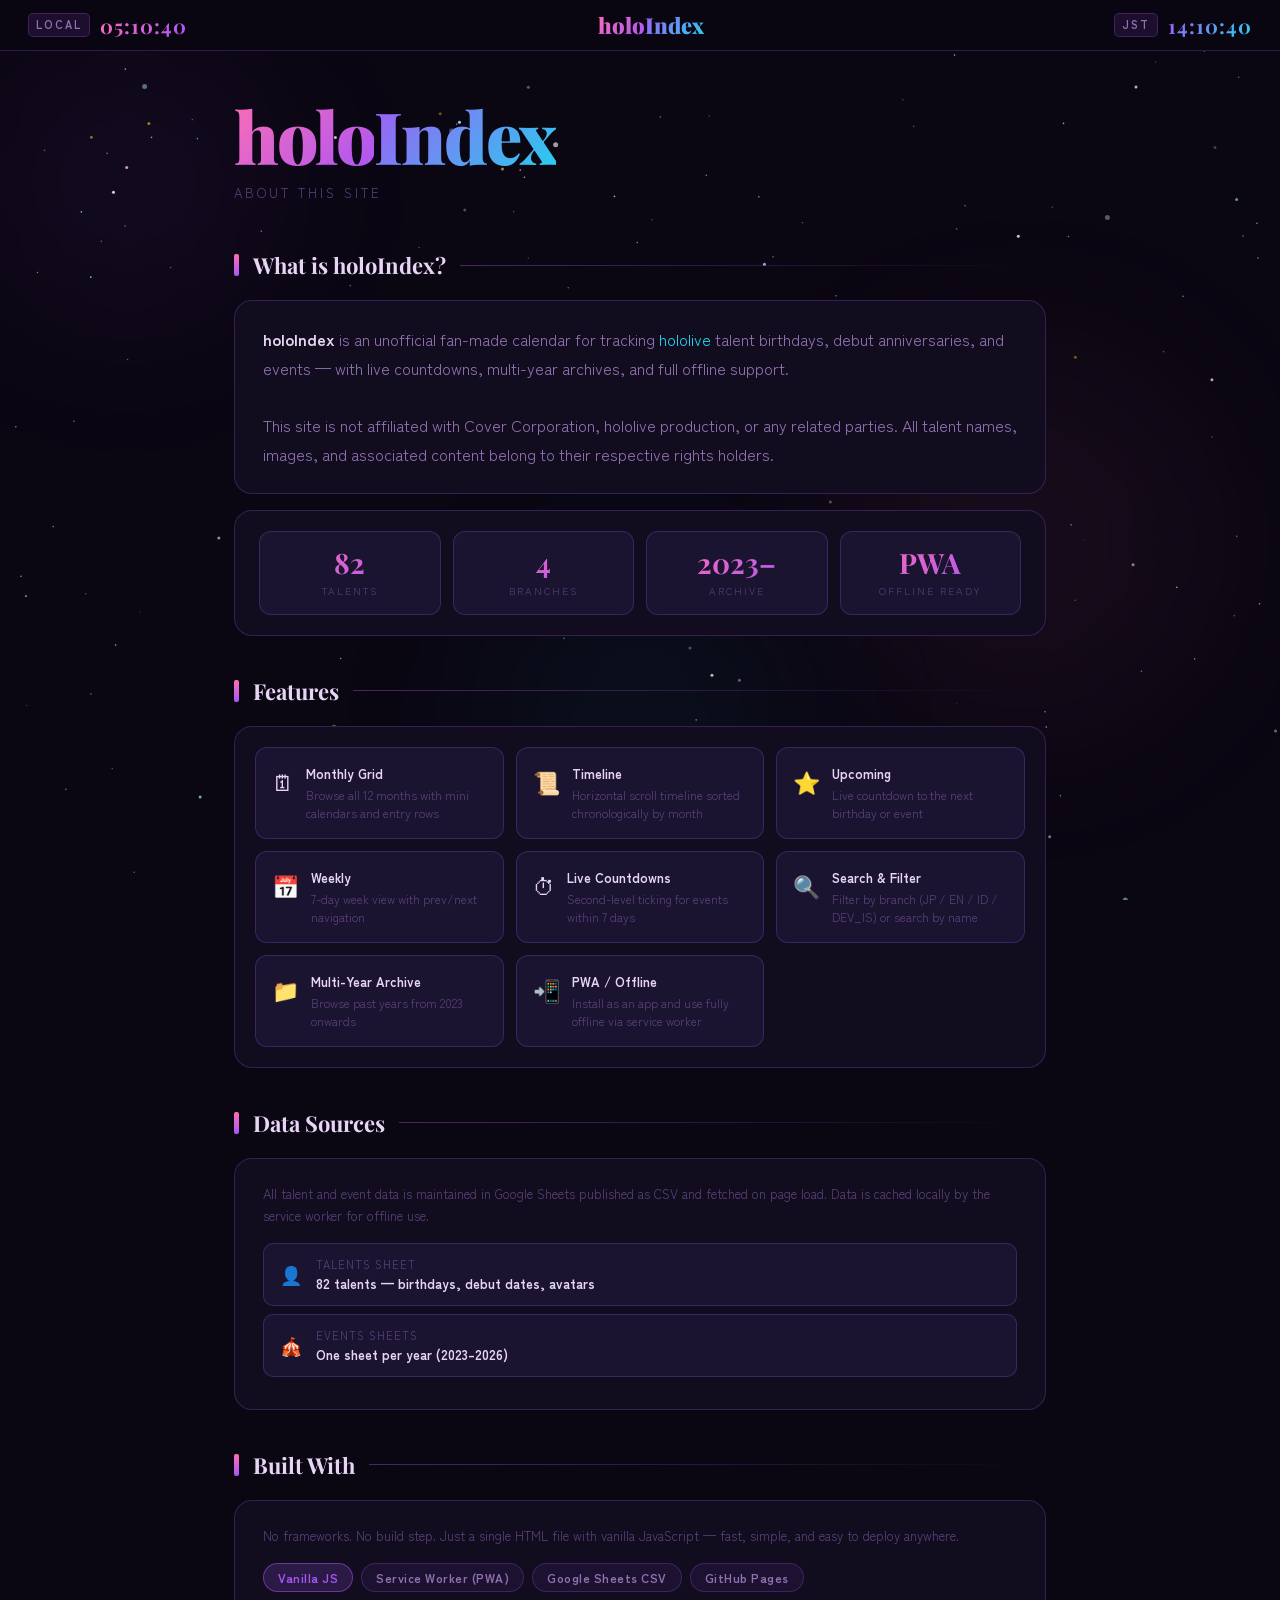
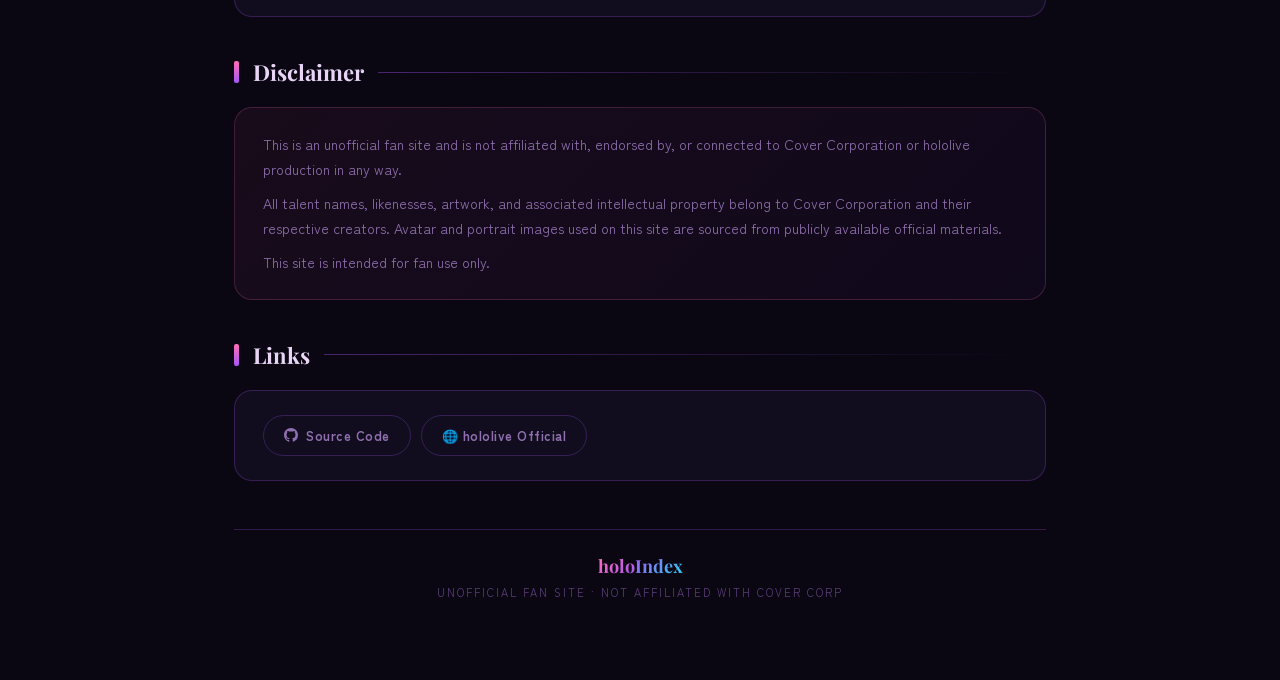
==== about.html @ ebe9c3f7 "Add files via upload" ====
<!DOCTYPE html>
<html lang="en">
<head>
<meta charset="UTF-8">
<meta name="viewport" content="width=device-width, initial-scale=1.0">
<title>holoIndex — About</title>
<link rel="preconnect" href="https://fonts.googleapis.com">
<link rel="preconnect" href="https://fonts.gstatic.com" crossorigin>
<!-- Subsetted to only weights actually used; display=swap prevents render blocking -->
<link rel="preload" as="style" href="https://fonts.googleapis.com/css2?family=Playfair+Display:ital,wght@0,400;0,700;0,900;1,400&family=Zen+Kaku+Gothic+New:wght@400;500;700&display=swap" onload="this.onload=null;this.rel='stylesheet'">
<noscript><link href="https://fonts.googleapis.com/css2?family=Playfair+Display:ital,wght@0,400;0,700;0,900;1,400&family=Zen+Kaku+Gothic+New:wght@400;500;700&display=swap" rel="stylesheet"></noscript>
<style>
:root {
  --bg-deep: #0a0612;
  --bg-card: #12091f;
  --bg-glass: rgba(20,10,40,0.7);
  --pink: #ff6eb4;
  --purple: #a855f7;
  --purple-deep: #6d28d9;
  --cyan: #22d3ee;
  --teal: #14b8a6;
  --gold: #cbd5e1;
  --gold-light: #f1f5f9;
  --border: rgba(168,85,247,0.25);
  --border-bright: rgba(168,85,247,0.6);
  --text: #e8d5f5;
  --text-dim: #9070b0;
  --text-muted: #5a3f7a;
  --shadow-purple: 0 0 30px rgba(168,85,247,0.3);
  --shadow-pink: 0 0 20px rgba(255,110,180,0.4);
  --surface: #110d1f;
  --surface2: #1a1430;
}

*{box-sizing:border-box;margin:0;padding:0}
html{scroll-behavior:smooth}
body{
  font-family:'Zen Kaku Gothic New',sans-serif;
  background:var(--bg-deep);
  color:var(--text);
  min-height:100vh;
  overflow-x:hidden;
  position:relative;
}

/* STARFIELD */
#starfield{position:fixed;top:0;left:0;width:100%;height:100%;pointer-events:none;z-index:0;}
/* Static nebula blobs — no JS animation, composited once */
.nebula{position:absolute;border-radius:50%;filter:blur(80px);pointer-events:none;will-change:auto;}

/* CLOCK BAR */
#clockbar{position:sticky;top:0;z-index:100;background:rgba(10,6,18,0.96);backdrop-filter:blur(6px);-webkit-backdrop-filter:blur(6px);border-bottom:1px solid var(--border);padding:10px 28px;display:flex;justify-content:space-between;align-items:center;gap:16px;}
.clock-item{display:flex;align-items:center;gap:10px;font-family:'Playfair Display',serif;}
.clock-label{font-family:'Zen Kaku Gothic New',sans-serif;font-size:11px;letter-spacing:2px;text-transform:uppercase;color:var(--text-dim);font-weight:700;background:rgba(168,85,247,0.12);border:1px solid var(--border);border-radius:5px;padding:2px 7px;line-height:1.6;}
.clock-time{font-size:20px;font-weight:700;background:linear-gradient(135deg,var(--pink),var(--purple));-webkit-background-clip:text;-webkit-text-fill-color:transparent;background-clip:text;letter-spacing:1px;}
.clock-jst .clock-time{background:linear-gradient(135deg,var(--purple),var(--cyan));-webkit-background-clip:text;-webkit-text-fill-color:transparent;background-clip:text;}

/* LOGO */
.logo{font-family:'Playfair Display',serif;font-size:22px;font-weight:900;cursor:default;}
.logo-holo{background:linear-gradient(135deg,#ff6eb4,#a855f7);-webkit-background-clip:text;-webkit-text-fill-color:transparent;background-clip:text;}
.logo-index{background:linear-gradient(135deg,#a855f7,#22d3ee);-webkit-background-clip:text;-webkit-text-fill-color:transparent;background-clip:text;}

/* NAV LINK */
.nav-back{
  font-family:'Zen Kaku Gothic New',sans-serif;
  font-size:12px;letter-spacing:2px;text-transform:uppercase;
  color:var(--text-dim);
  text-decoration:none;
  background:rgba(168,85,247,0.08);
  border:1px solid var(--border);
  border-radius:20px;
  padding:5px 14px;
  transition:all 0.2s;
}
.nav-back:hover{color:var(--purple);border-color:var(--purple);}

/* MAIN LAYOUT */
#main{position:relative;z-index:10;max-width:860px;margin:0 auto;padding:48px 24px 80px;}

/* PAGE HEADER */
.page-header{margin-bottom:48px;}
.page-title{
  font-family:'Playfair Display',serif;
  font-size:clamp(42px,8vw,72px);
  font-weight:900;
  line-height:1;
  letter-spacing:-2px;
  margin-bottom:12px;
}
.page-title-holo{background:linear-gradient(135deg,var(--pink),var(--purple));-webkit-background-clip:text;-webkit-text-fill-color:transparent;background-clip:text;}
.page-title-index{background:linear-gradient(135deg,var(--purple),var(--cyan));-webkit-background-clip:text;-webkit-text-fill-color:transparent;background-clip:text;}
.page-subtitle{font-size:13px;letter-spacing:3px;text-transform:uppercase;color:var(--text-muted);}

/* DIVIDER */
.section-divider{
  display:flex;align-items:center;gap:14px;
  margin:40px 0 20px;
}
.section-divider-title{
  font-family:'Playfair Display',serif;
  font-size:22px;font-weight:700;
  color:var(--text);
  white-space:nowrap;
}
.section-divider::after{
  content:'';flex:1;height:1px;
  background:linear-gradient(90deg,rgba(168,85,247,0.4),transparent);
}
.section-divider::before{
  content:'';width:5px;height:22px;border-radius:2px;
  background:linear-gradient(var(--pink),var(--purple));
  flex-shrink:0;
}

/* CARDS */
.card{
  background:var(--surface);
  border:1px solid var(--border);
  border-radius:18px;
  padding:24px 28px;
  margin-bottom:16px;
  transition:border-color 0.2s,box-shadow 0.2s;
}
.card:hover{border-color:var(--border-bright);box-shadow:var(--shadow-purple);}

/* DISCLAIMER CARD */
.disclaimer-card{
  background:linear-gradient(135deg,rgba(255,110,180,0.06),rgba(168,85,247,0.04));
  border-color:rgba(255,110,180,0.2);
}
.disclaimer-card p{
  font-size:14px;line-height:1.75;color:var(--text-dim);
  margin-bottom:10px;
}
.disclaimer-card p:last-child{margin-bottom:0;}
.disclaimer-card a{color:var(--pink);text-decoration:none;}
.disclaimer-card a:hover{text-decoration:underline;}

/* ABOUT TEXT */
.about-lead{
  font-size:16px;line-height:1.8;color:var(--text-dim);
  margin-bottom:0;
}
.about-lead a{color:var(--cyan);text-decoration:none;}
.about-lead a:hover{text-decoration:underline;}

/* FEATURE GRID */
.feature-grid{
  display:grid;
  grid-template-columns:repeat(auto-fill,minmax(220px,1fr));
  gap:12px;
  margin-bottom:0;
}
.feature-item{
  background:var(--surface2);
  border:1px solid var(--border);
  border-radius:12px;
  padding:16px;
  display:flex;align-items:flex-start;gap:12px;
  transition:border-color 0.2s;
}
.feature-item:hover{border-color:rgba(168,85,247,0.5);}
.feature-icon{font-size:22px;flex-shrink:0;margin-top:1px;}
.feature-title{font-size:13px;font-weight:700;color:var(--text);margin-bottom:3px;}
.feature-desc{font-size:12px;color:var(--text-muted);line-height:1.5;}

/* DATA SOURCE */
.source-row{
  display:flex;align-items:center;gap:14px;
  padding:12px 16px;
  background:var(--surface2);
  border:1px solid var(--border);
  border-radius:10px;
  margin-bottom:8px;
  font-size:13px;
}
.source-icon{font-size:18px;flex-shrink:0;}
.source-label{color:var(--text-muted);font-size:11px;letter-spacing:1px;text-transform:uppercase;margin-bottom:2px;}
.source-name{color:var(--text);font-weight:700;}
.source-link{margin-left:auto;font-size:11px;color:var(--cyan);text-decoration:none;letter-spacing:0.5px;}
.source-link:hover{text-decoration:underline;}

/* TECH STACK */
.tech-pills{display:flex;flex-wrap:wrap;gap:8px;}
.tech-pill{
  padding:5px 14px;
  border-radius:20px;
  font-size:12px;font-weight:700;letter-spacing:0.5px;
  border:1px solid var(--border);
  background:rgba(168,85,247,0.08);
  color:var(--text-dim);
}
.tech-pill.highlight{
  background:rgba(168,85,247,0.18);
  border-color:rgba(168,85,247,0.5);
  color:var(--purple);
}

/* LINKS */
.link-grid{display:flex;flex-wrap:wrap;gap:10px;}
.link-btn{
  display:inline-flex;align-items:center;gap:8px;
  padding:10px 20px;
  border-radius:25px;
  border:1px solid var(--border);
  background:transparent;
  color:var(--text-dim);
  text-decoration:none;
  font-family:'Zen Kaku Gothic New',sans-serif;
  font-size:13px;font-weight:700;
  letter-spacing:0.5px;
  transition:all 0.2s;
  cursor:pointer;
}
.link-btn:hover{border-color:var(--purple);color:var(--purple);background:rgba(168,85,247,0.08);}
.link-btn.primary{
  background:linear-gradient(135deg,var(--purple-deep),var(--purple));
  border-color:transparent;color:white;
  box-shadow:var(--shadow-purple);
}
.link-btn.primary:hover{opacity:0.9;transform:translateY(-1px);}

/* AUTHOR */
.author-card{
  display:flex;align-items:center;gap:20px;flex-wrap:wrap;
}
.author-avatar{
  width:64px;height:64px;border-radius:50%;
  background:linear-gradient(135deg,var(--purple-deep),var(--pink));
  display:flex;align-items:center;justify-content:center;
  font-size:28px;flex-shrink:0;
  box-shadow:var(--shadow-purple);
}
.author-name{font-family:'Playfair Display',serif;font-size:20px;font-weight:700;color:var(--text);}
.author-handle{font-size:12px;color:var(--text-muted);letter-spacing:1px;margin-top:2px;}
.author-links{display:flex;gap:8px;margin-top:8px;}
.author-link{
  display:inline-flex;align-items:center;gap:5px;
  font-size:12px;color:var(--text-dim);text-decoration:none;
  padding:3px 10px;border-radius:10px;
  border:1px solid var(--border);
  transition:all 0.2s;
}
.author-link:hover{color:var(--purple);border-color:var(--purple);}

/* STATS ROW */
.stats-row{
  display:grid;grid-template-columns:repeat(auto-fit,minmax(120px,1fr));
  gap:12px;margin-bottom:0;
}
.stat-box{
  background:var(--surface2);border:1px solid var(--border);
  border-radius:12px;padding:16px;text-align:center;
}
.stat-num{
  font-family:'Playfair Display',serif;font-size:28px;font-weight:700;
  background:linear-gradient(135deg,var(--pink),var(--purple));
  -webkit-background-clip:text;-webkit-text-fill-color:transparent;background-clip:text;
  display:block;line-height:1.1;
}
.stat-label{font-size:10px;letter-spacing:2px;text-transform:uppercase;color:var(--text-muted);margin-top:4px;display:block;}

/* SCROLLBAR */
::-webkit-scrollbar{width:6px}
::-webkit-scrollbar-track{background:transparent}
::-webkit-scrollbar-thumb{background:rgba(168,85,247,0.3);border-radius:3px}
::-webkit-scrollbar-thumb:hover{background:var(--purple)}

/* RESPONSIVE */
@media(max-width:600px){
  #clockbar{flex-wrap:wrap;justify-content:center;gap:6px;padding:6px 14px;}
  .clock-time{font-size:16px;}
  #main{padding:32px 16px 60px;}
  .card{padding:18px 16px;}
  .author-card{gap:14px;}
}
</style>
</head>
<body>

<div id="starfield"></div>

<!-- CLOCK BAR -->
<div id="clockbar">
  <div class="clock-item clock-local">
    <span class="clock-label">Local</span>
    <span class="clock-time" id="clock-local">--:--:--</span>
  </div>
  <a class="logo" href="index.html" style="text-decoration:none;"><span class="logo-holo">holo</span><span class="logo-index">Index</span></a>
  <div class="clock-item clock-jst">
    <span class="clock-label">JST</span>
    <span class="clock-time" id="clock-jst">--:--:--</span>
  </div>
</div>

<!-- MAIN -->
<div id="main">

  <!-- PAGE TITLE -->
  <div class="page-header">
    <div class="page-title">
      <span class="page-title-holo">holo</span><span class="page-title-index">Index</span>
    </div>
    <div class="page-subtitle">About This Site</div>
  </div>

  <!-- WHAT IS THIS -->
  <div class="section-divider">
    <div class="section-divider-title">What is holoIndex?</div>
  </div>
  <div class="card">
    <p class="about-lead">
      <strong style="color:var(--text)">holoIndex</strong> is an unofficial fan-made calendar for tracking
      <a href="https://hololive.hololivepro.com/" target="_blank">hololive</a> talent birthdays,
      debut anniversaries, and events — with live countdowns, multi-year archives, and full offline support.
      <br><br>
      This site is not affiliated with Cover Corporation, hololive production, or any related parties.
      All talent names, images, and associated content belong to their respective rights holders.
    </p>
  </div>

  <!-- STATS -->
  <div class="card" style="padding:20px 24px;">
    <div class="stats-row">
      <div class="stat-box">
        <span class="stat-num">82</span>
        <span class="stat-label">Talents</span>
      </div>
      <div class="stat-box">
        <span class="stat-num">4</span>
        <span class="stat-label">Branches</span>
      </div>
      <div class="stat-box">
        <span class="stat-num">2023–</span>
        <span class="stat-label">Archive</span>
      </div>
      <div class="stat-box">
        <span class="stat-num">PWA</span>
        <span class="stat-label">Offline Ready</span>
      </div>
    </div>
  </div>

  <!-- FEATURES -->
  <div class="section-divider">
    <div class="section-divider-title">Features</div>
  </div>
  <div class="card" style="padding:20px;">
    <div class="feature-grid">
      <div class="feature-item">
        <div class="feature-icon">🗓</div>
        <div><div class="feature-title">Monthly Grid</div><div class="feature-desc">Browse all 12 months with mini calendars and entry rows</div></div>
      </div>
      <div class="feature-item">
        <div class="feature-icon">📜</div>
        <div><div class="feature-title">Timeline</div><div class="feature-desc">Horizontal scroll timeline sorted chronologically by month</div></div>
      </div>
      <div class="feature-item">
        <div class="feature-icon">⭐</div>
        <div><div class="feature-title">Upcoming</div><div class="feature-desc">Live countdown to the next birthday or event</div></div>
      </div>
      <div class="feature-item">
        <div class="feature-icon">📅</div>
        <div><div class="feature-title">Weekly</div><div class="feature-desc">7-day week view with prev/next navigation</div></div>
      </div>
      <div class="feature-item">
        <div class="feature-icon">⏱</div>
        <div><div class="feature-title">Live Countdowns</div><div class="feature-desc">Second-level ticking for events within 7 days</div></div>
      </div>
      <div class="feature-item">
        <div class="feature-icon">🔍</div>
        <div><div class="feature-title">Search & Filter</div><div class="feature-desc">Filter by branch (JP / EN / ID / DEV_IS) or search by name</div></div>
      </div>
      <div class="feature-item">
        <div class="feature-icon">📁</div>
        <div><div class="feature-title">Multi-Year Archive</div><div class="feature-desc">Browse past years from 2023 onwards</div></div>
      </div>
      <div class="feature-item">
        <div class="feature-icon">📲</div>
        <div><div class="feature-title">PWA / Offline</div><div class="feature-desc">Install as an app and use fully offline via service worker</div></div>
      </div>
    </div>
  </div>

  <!-- DATA SOURCES -->
  <div class="section-divider">
    <div class="section-divider-title">Data Sources</div>
  </div>
  <div class="card">
    <p style="font-size:13px;color:var(--text-muted);margin-bottom:16px;line-height:1.7;">
      All talent and event data is maintained in Google Sheets published as CSV and fetched on page load.
      Data is cached locally by the service worker for offline use.
    </p>
    <div class="source-row">
      <div class="source-icon">👤</div>
      <div>
        <div class="source-label">Talents Sheet</div>
        <div class="source-name">82 talents — birthdays, debut dates, avatars</div>
      </div>
    </div>
    <div class="source-row">
      <div class="source-icon">🎪</div>
      <div>
        <div class="source-label">Events Sheets</div>
        <div class="source-name">One sheet per year (2023–2026)</div>
      </div>
    </div>
  </div>

  <!-- TECH STACK -->
  <div class="section-divider">
    <div class="section-divider-title">Built With</div>
  </div>
  <div class="card">
    <p style="font-size:13px;color:var(--text-muted);margin-bottom:16px;line-height:1.7;">
      No frameworks. No build step. Just a single HTML file with vanilla JavaScript — fast, simple, and easy to deploy anywhere.
    </p>
    <div class="tech-pills">
      <span class="tech-pill highlight">Vanilla JS</span>
      <span class="tech-pill">Service Worker (PWA)</span>
      <span class="tech-pill">Google Sheets CSV</span>
      <span class="tech-pill">GitHub Pages</span>
    </div>
  </div>

  <!-- DISCLAIMER -->
  <div class="section-divider">
    <div class="section-divider-title">Disclaimer</div>
  </div>
  <div class="card disclaimer-card">
    <p>This is an unofficial fan site and is not affiliated with, endorsed by, or connected to Cover Corporation or hololive production in any way.</p>
    <p>All talent names, likenesses, artwork, and associated intellectual property belong to Cover Corporation and their respective creators. Avatar and portrait images used on this site are sourced from publicly available official materials.</p>
    <p>This site is intended for fan use only.</p>
  </div>

  <!-- LINKS -->
  <div class="section-divider">
    <div class="section-divider-title">Links</div>
  </div>
  <div class="card">
    <div class="link-grid">
      <a class="link-btn" href="https://github.com/" target="_blank">
        <svg width="14" height="14" viewBox="0 0 24 24" fill="currentColor"><path d="M12 0C5.37 0 0 5.37 0 12c0 5.31 3.435 9.795 8.205 11.385.6.105.825-.255.825-.57 0-.285-.015-1.23-.015-2.235-3.015.555-3.795-.735-4.035-1.41-.135-.345-.72-1.41-1.23-1.695-.42-.225-1.02-.78-.015-.795.945-.015 1.62.87 1.845 1.23 1.08 1.815 2.805 1.305 3.495.99.105-.78.42-1.305.765-1.605-2.67-.3-5.46-1.335-5.46-5.925 0-1.305.465-2.385 1.23-3.225-.12-.3-.54-1.53.12-3.18 0 0 1.005-.315 3.3 1.23.96-.27 1.98-.405 3-.405s2.04.135 3 .405c2.295-1.56 3.3-1.23 3.3-1.23.66 1.65.24 2.88.12 3.18.765.84 1.23 1.905 1.23 3.225 0 4.605-2.805 5.625-5.475 5.925.435.375.81 1.095.81 2.22 0 1.605-.015 2.895-.015 3.3 0 .315.225.69.825.57A12.02 12.02 0 0 0 24 12c0-6.63-5.37-12-12-12z"/></svg>
        Source Code
      </a>
      <a class="link-btn" href="https://hololive.hololivepro.com/" target="_blank">🌐 hololive Official</a>
    </div>
  </div>

  <!-- FOOTER -->
  <div style="text-align:center;margin-top:48px;padding-top:24px;border-top:1px solid var(--border);">
    <div style="font-family:'Playfair Display',serif;font-size:18px;font-weight:700;margin-bottom:6px;">
      <span style="background:linear-gradient(135deg,var(--pink),var(--purple));-webkit-background-clip:text;-webkit-text-fill-color:transparent;background-clip:text;">holo</span><span style="background:linear-gradient(135deg,var(--purple),var(--cyan));-webkit-background-clip:text;-webkit-text-fill-color:transparent;background-clip:text;">Index</span>
    </div>
    <div style="font-size:11px;letter-spacing:2px;color:var(--text-muted);text-transform:uppercase;">Unofficial Fan Site · Not affiliated with Cover Corp</div>
  </div>

</div>

<script>
// Starfield — IIFE so nothing leaks to global scope
(function(){
  const sf=document.getElementById('starfield');
  // Static nebula blobs (no animation, cheap)
  [{x:10,y:20,size:300,color:'rgba(168,85,247,0.06)'},{x:80,y:60,size:400,color:'rgba(255,110,180,0.05)'},{x:50,y:80,size:350,color:'rgba(34,211,238,0.04)'}].forEach(n=>{const d=document.createElement('div');d.className='nebula';d.style.cssText=`left:${n.x}%;top:${n.y}%;width:${n.size}px;height:${n.size}px;background:${n.color};margin-left:-${n.size/2}px;margin-top:-${n.size/2}px;`;sf.appendChild(d);});
  // Canvas starfield — single composited layer, no per-star DOM nodes
  const canvas=document.createElement('canvas');canvas.style.cssText='position:absolute;top:0;left:0;width:100%;height:100%;';sf.appendChild(canvas);
  const ctx=canvas.getContext('2d');
  const COLORS=['#ffffff','#ffd6f5','#d6b3ff','#b3f5ff','#fbbf24'];
  let stars=[];
  function resize(){canvas.width=window.innerWidth;canvas.height=window.innerHeight;stars=[];for(let i=0;i<180;i++){const size=Math.random()<0.05?2.5:Math.random()<0.2?1.5:0.8;stars.push({x:Math.random()*canvas.width,y:Math.random()*canvas.height,size,color:COLORS[Math.floor(Math.random()*5)],lo:Math.random()*0.3+0.1,hi:Math.random()*0.5+0.5,dur:(Math.random()*4+2)*1000,offset:Math.random()*6000});}}
  resize();
  let resizeTimer;window.addEventListener('resize',()=>{clearTimeout(resizeTimer);resizeTimer=setTimeout(resize,200);});
  let lastFrame=0;
  const FPS_CAP=24; // cap at 24fps — plenty for stars, saves battery
  const FRAME_MS=1000/FPS_CAP;
  function draw(ts){requestAnimationFrame(draw);if(ts-lastFrame<FRAME_MS)return;lastFrame=ts;ctx.clearRect(0,0,canvas.width,canvas.height);stars.forEach(s=>{const t=(ts+s.offset)%s.dur/s.dur;const alpha=s.lo+(s.hi-s.lo)*(t<0.5?t*2:(1-t)*2);ctx.globalAlpha=alpha;ctx.fillStyle=s.color;ctx.beginPath();ctx.arc(s.x,s.y,s.size,0,Math.PI*2);ctx.fill();});ctx.globalAlpha=1;}
  requestAnimationFrame(draw);
})();

// Cache clock refs — queried every second, must not re-lookup each call
const _elClockLocal=document.getElementById('clock-local');
const _elClockJst=document.getElementById('clock-jst');
function updateClocks(){const now=new Date();_elClockLocal.textContent=now.toLocaleTimeString('en-US',{hour12:false,hour:'2-digit',minute:'2-digit',second:'2-digit'});const jst=new Date(now.toLocaleString('en-US',{timeZone:'Asia/Tokyo'}));_elClockJst.textContent=jst.toLocaleTimeString('en-US',{hour12:false,hour:'2-digit',minute:'2-digit',second:'2-digit'});}
updateClocks();setInterval(updateClocks,1000);
</script>
</body>
</html>
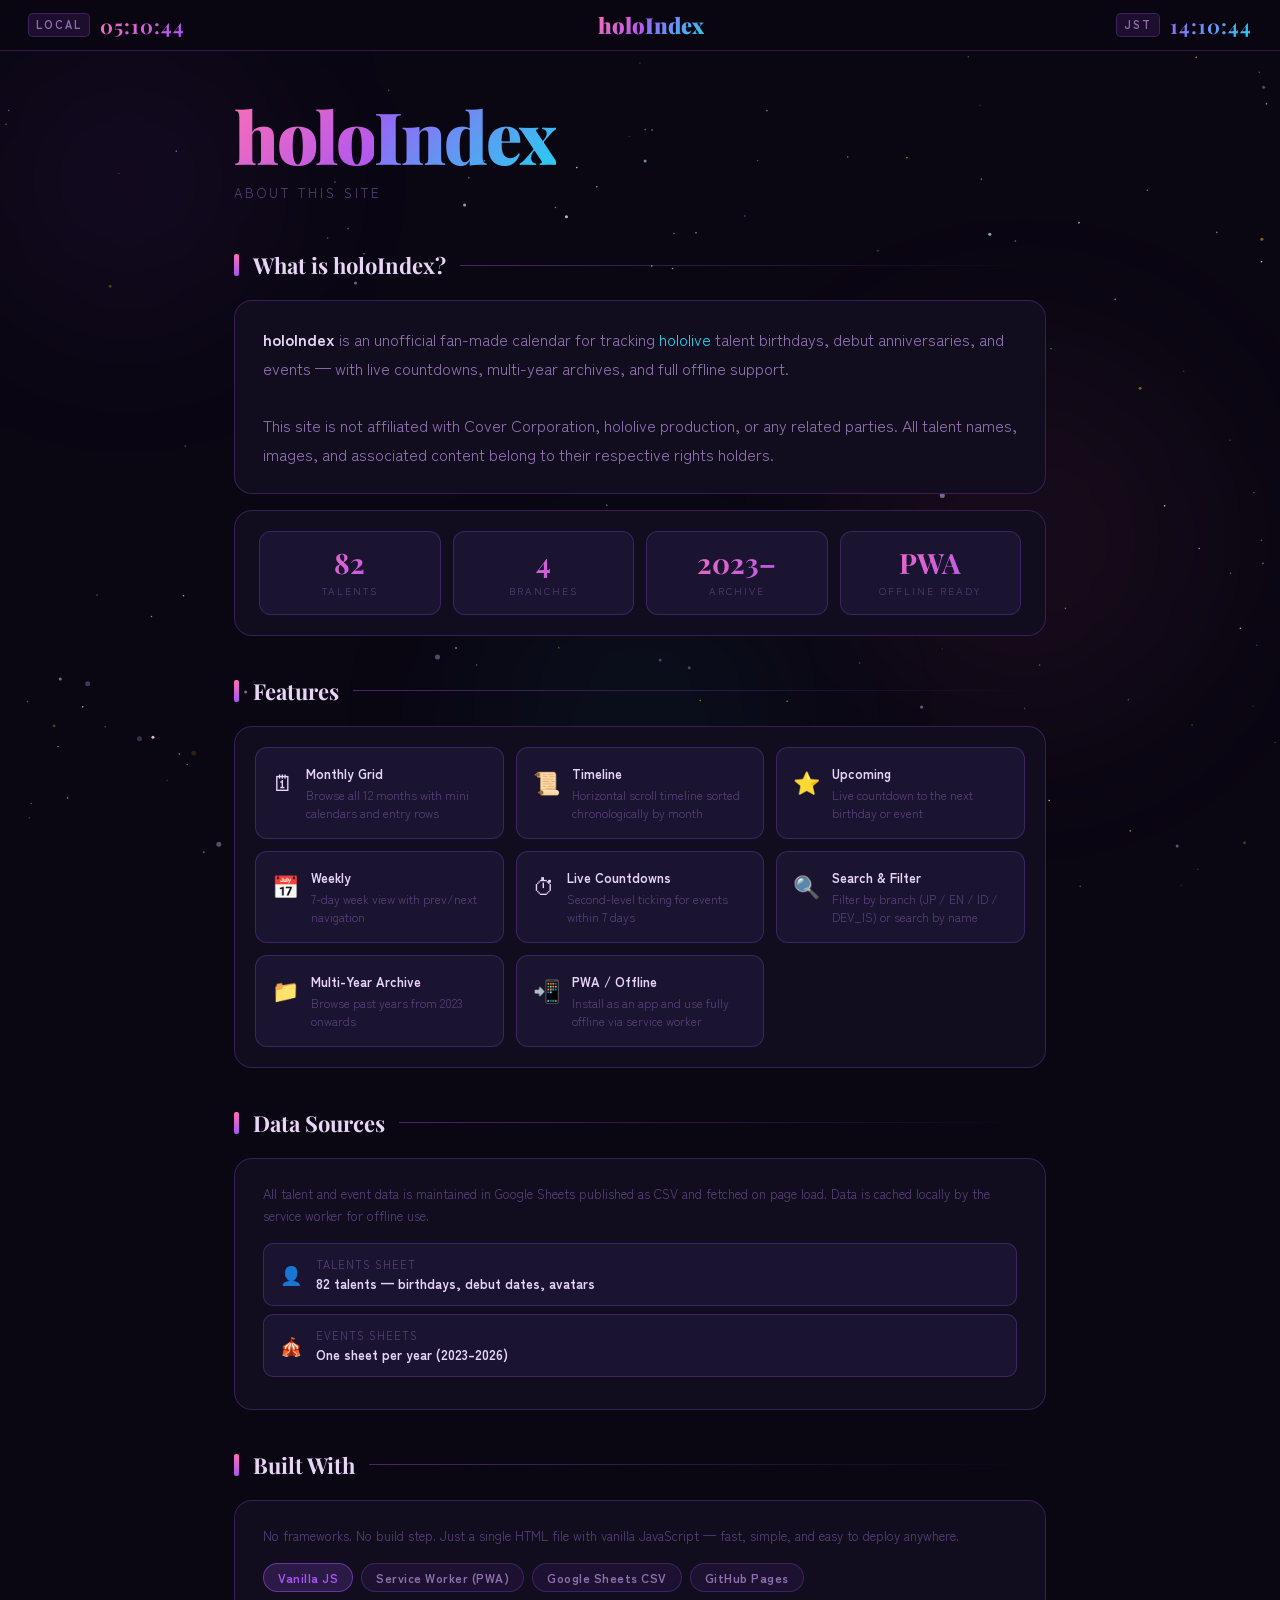
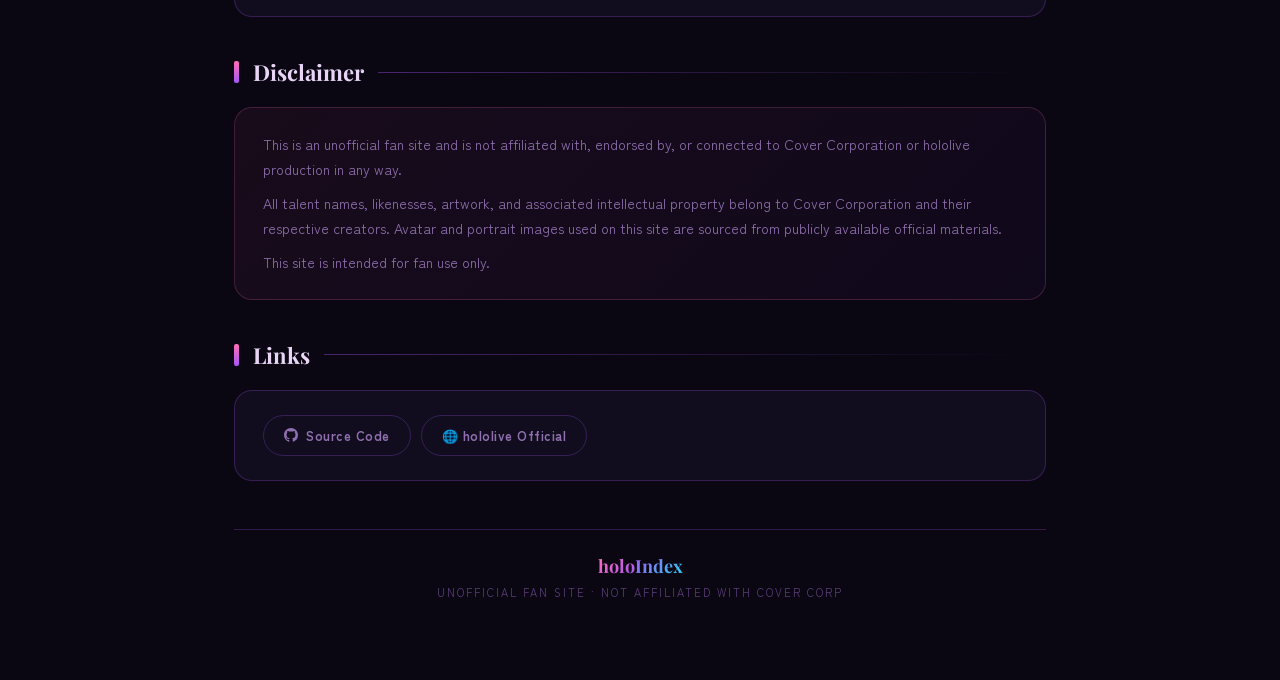
==== commit 91610603: "Add files via upload" ====
--- a/about.html
+++ b/about.html
@@ -56,7 +56,7 @@
 .clock-jst .clock-time{background:linear-gradient(135deg,var(--purple),var(--cyan));-webkit-background-clip:text;-webkit-text-fill-color:transparent;background-clip:text;}
 
 /* LOGO */
-.logo{font-family:'Playfair Display',serif;font-size:22px;font-weight:900;cursor:default;}
+.logo{font-family:'Playfair Display',serif;font-size:22px;font-weight:900;cursor:default;display:inline-block;}
 .logo-holo{background:linear-gradient(135deg,#ff6eb4,#a855f7);-webkit-background-clip:text;-webkit-text-fill-color:transparent;background-clip:text;}
 .logo-index{background:linear-gradient(135deg,#a855f7,#22d3ee);-webkit-background-clip:text;-webkit-text-fill-color:transparent;background-clip:text;}
 
@@ -267,12 +267,15 @@
 ::-webkit-scrollbar-thumb:hover{background:var(--purple)}
 
 /* RESPONSIVE */
-@media(max-width:600px){
+@media(max-width:768px){
   #clockbar{flex-wrap:wrap;justify-content:center;gap:6px;padding:6px 14px;}
   .clock-time{font-size:16px;}
+}
+@media(max-width:540px){
+  .clock-label{font-size:10px;padding:2px 5px;}
+  .clock-time{font-size:14px;}
   #main{padding:32px 16px 60px;}
   .card{padding:18px 16px;}
-  .author-card{gap:14px;}
 }
 </style>
 </head>
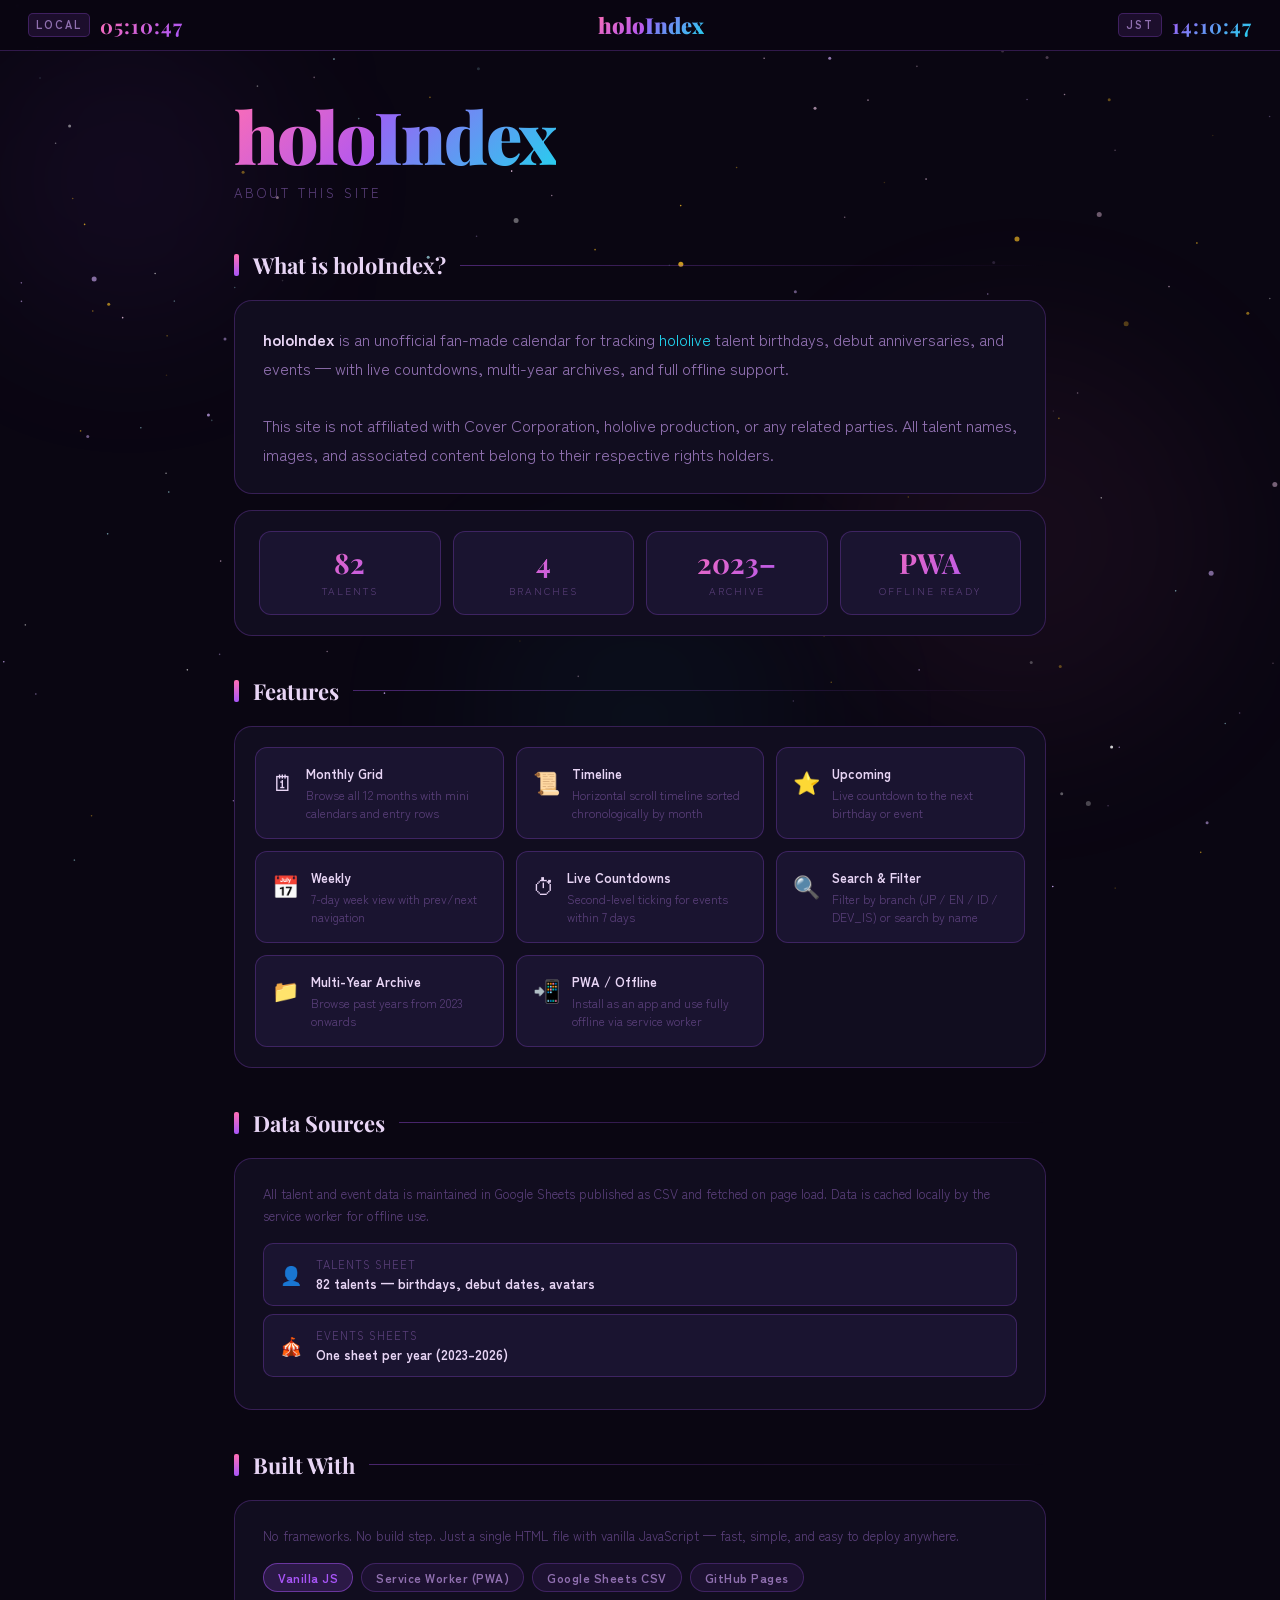
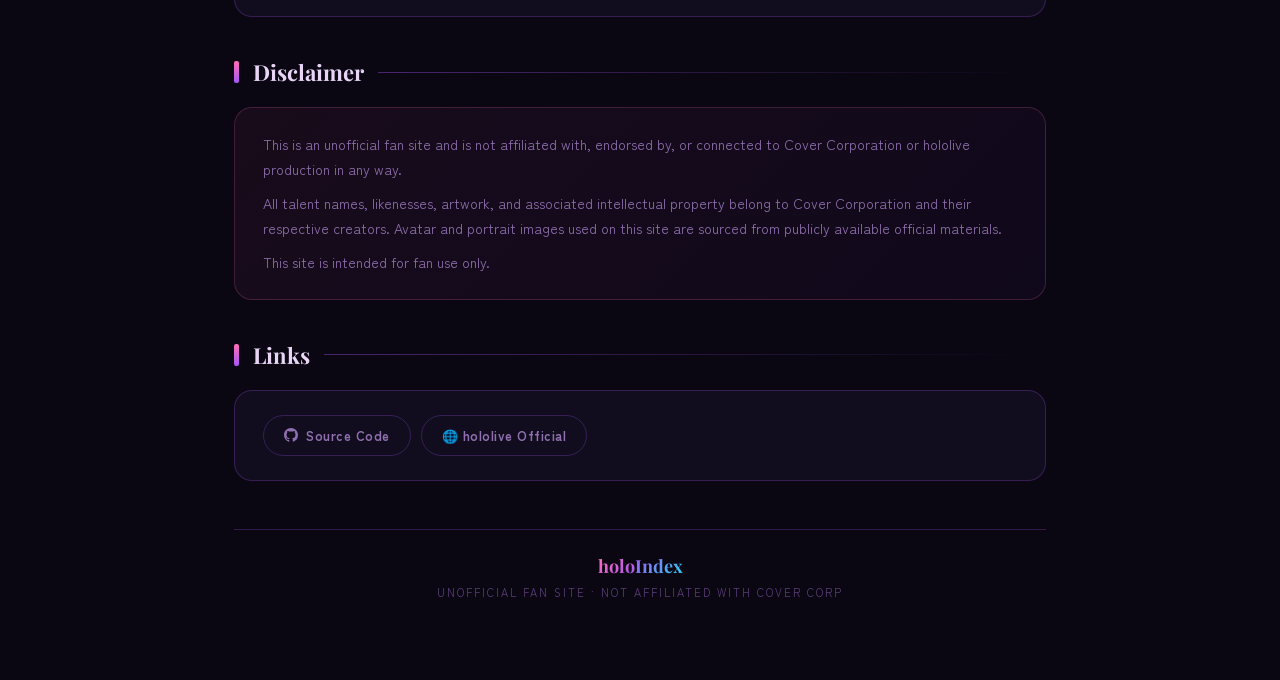
==== commit 6cbbd3be: "Add files via upload" ====
--- a/about.html
+++ b/about.html
@@ -289,7 +289,7 @@
     <span class="clock-label">Local</span>
     <span class="clock-time" id="clock-local">--:--:--</span>
   </div>
-  <a class="logo" href="index.html" style="text-decoration:none;"><span class="logo-holo">holo</span><span class="logo-index">Index</span></a>
+  <span class="logo" style="font-size:22px"><span class="logo-holo">holo</span><span class="logo-index">Index</span></span>
   <div class="clock-item clock-jst">
     <span class="clock-label">JST</span>
     <span class="clock-time" id="clock-jst">--:--:--</span>
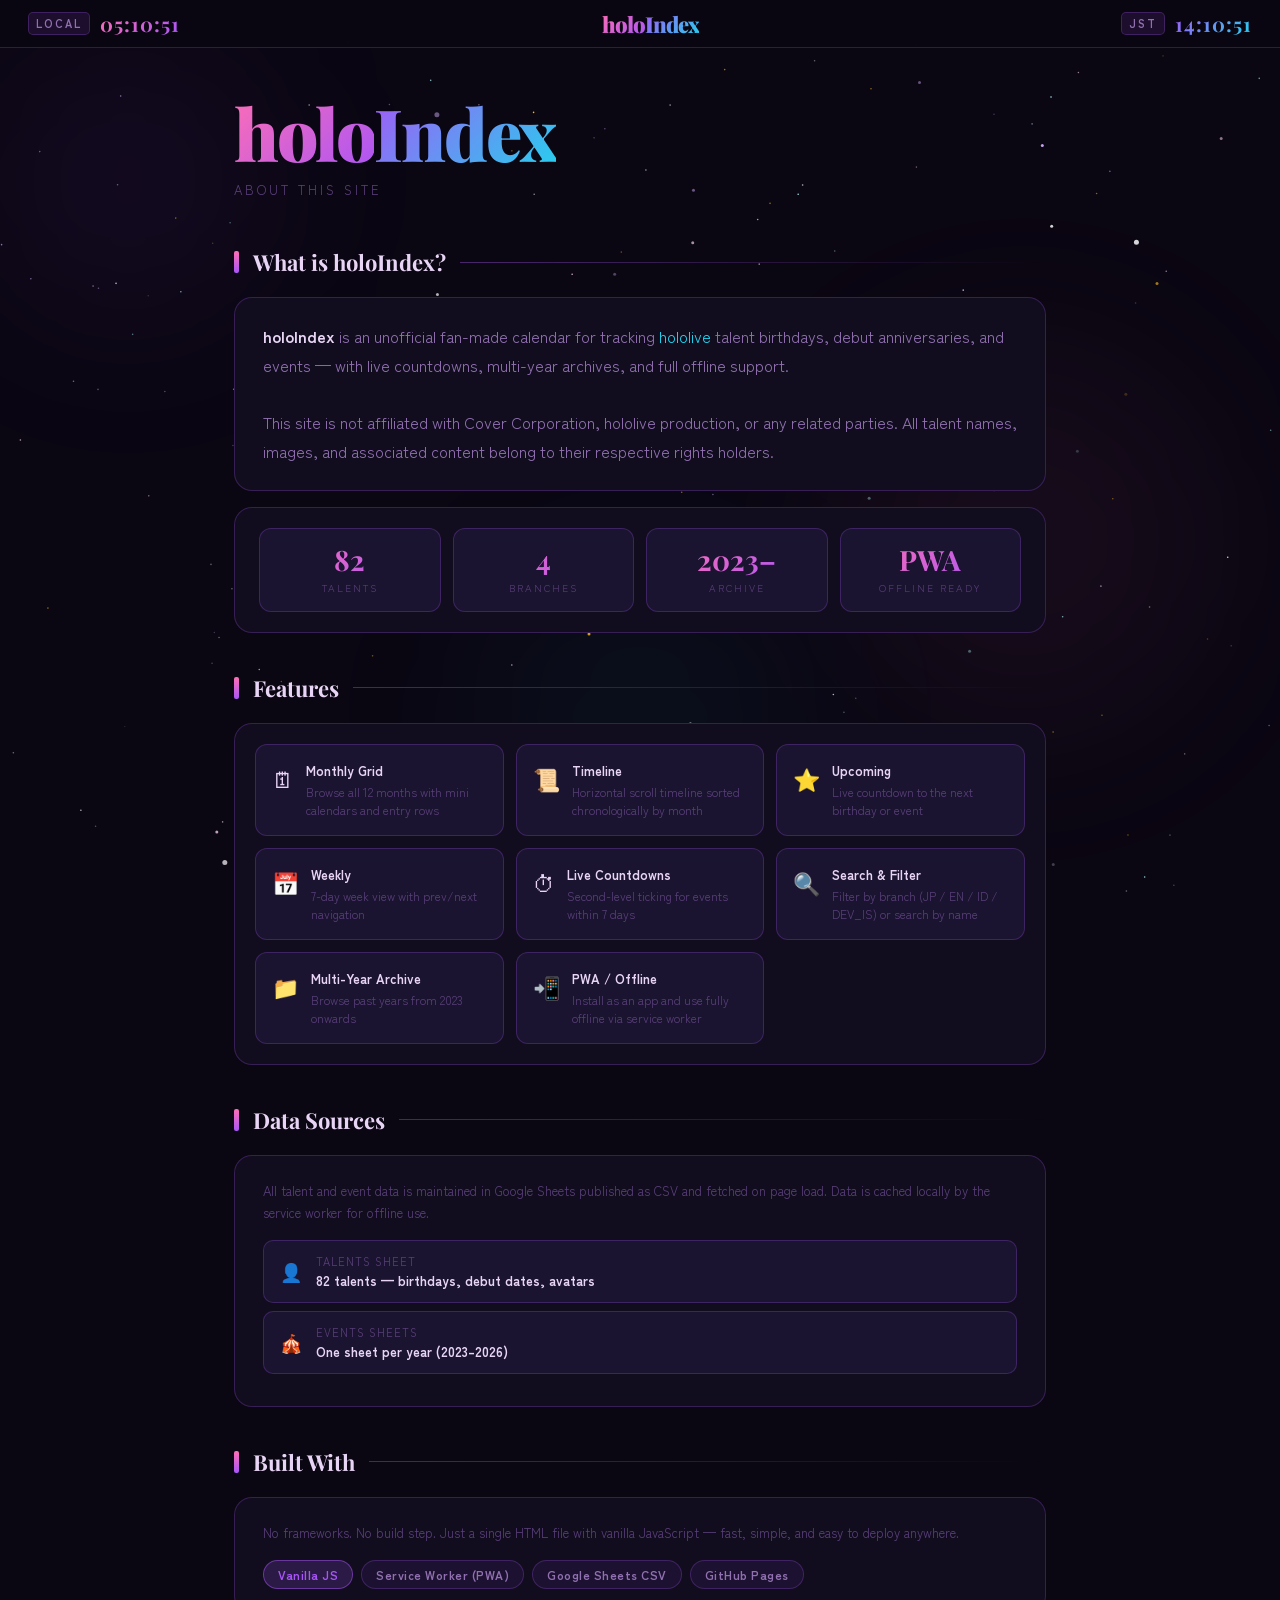
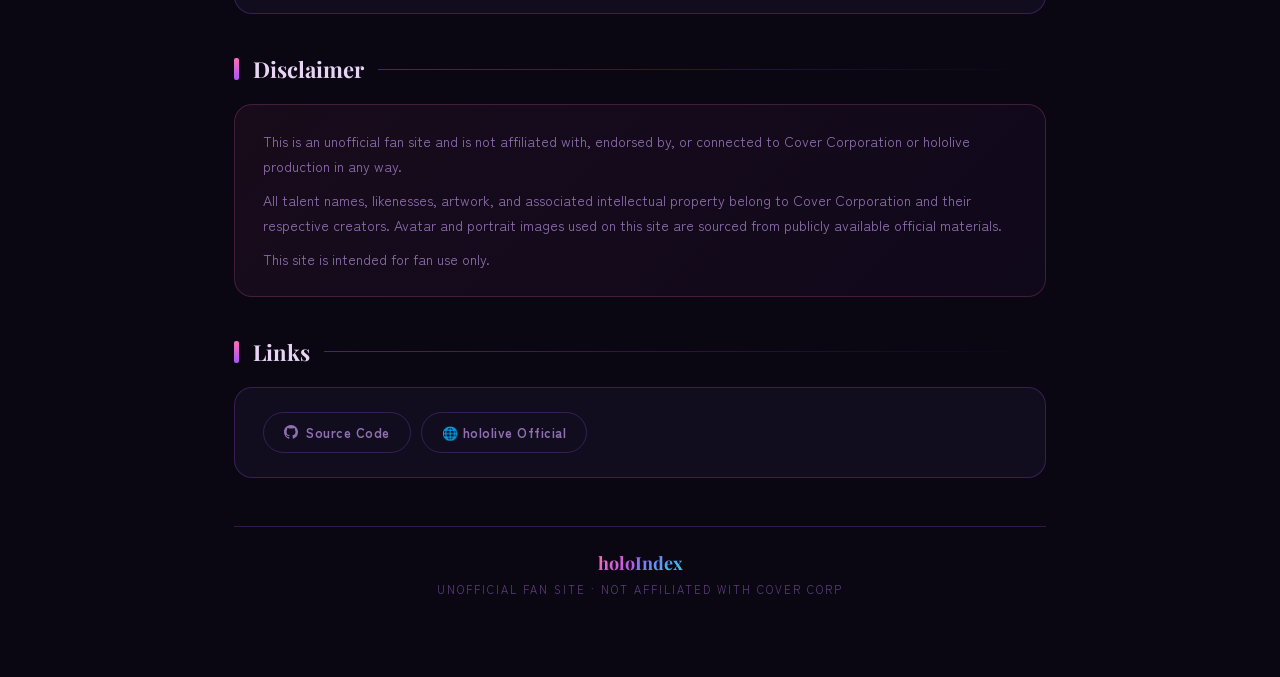
==== commit 6933c4ec: "Add files via upload" ====
--- a/about.html
+++ b/about.html
@@ -56,7 +56,7 @@
 .clock-jst .clock-time{background:linear-gradient(135deg,var(--purple),var(--cyan));-webkit-background-clip:text;-webkit-text-fill-color:transparent;background-clip:text;}
 
 /* LOGO */
-.logo{font-family:'Playfair Display',serif;font-size:22px;font-weight:900;cursor:default;display:inline-block;}
+.logo{font-family:'Playfair Display',serif;font-size:22px;font-weight:900;letter-spacing:-1px;line-height:1;cursor:default;display:inline-block;}
 .logo-holo{background:linear-gradient(135deg,#ff6eb4,#a855f7);-webkit-background-clip:text;-webkit-text-fill-color:transparent;background-clip:text;}
 .logo-index{background:linear-gradient(135deg,#a855f7,#22d3ee);-webkit-background-clip:text;-webkit-text-fill-color:transparent;background-clip:text;}
 
@@ -285,15 +285,9 @@
 
 <!-- CLOCK BAR -->
 <div id="clockbar">
-  <div class="clock-item clock-local">
-    <span class="clock-label">Local</span>
-    <span class="clock-time" id="clock-local">--:--:--</span>
-  </div>
+  <div class="clock-item clock-local"><span class="clock-label">Local</span><span class="clock-time" id="clock-local">--:--:--</span></div>
   <span class="logo" style="font-size:22px"><span class="logo-holo">holo</span><span class="logo-index">Index</span></span>
-  <div class="clock-item clock-jst">
-    <span class="clock-label">JST</span>
-    <span class="clock-time" id="clock-jst">--:--:--</span>
-  </div>
+  <div class="clock-item clock-jst"><span class="clock-label">JST</span><span class="clock-time" id="clock-jst">--:--:--</span></div>
 </div>
 
 <!-- MAIN -->
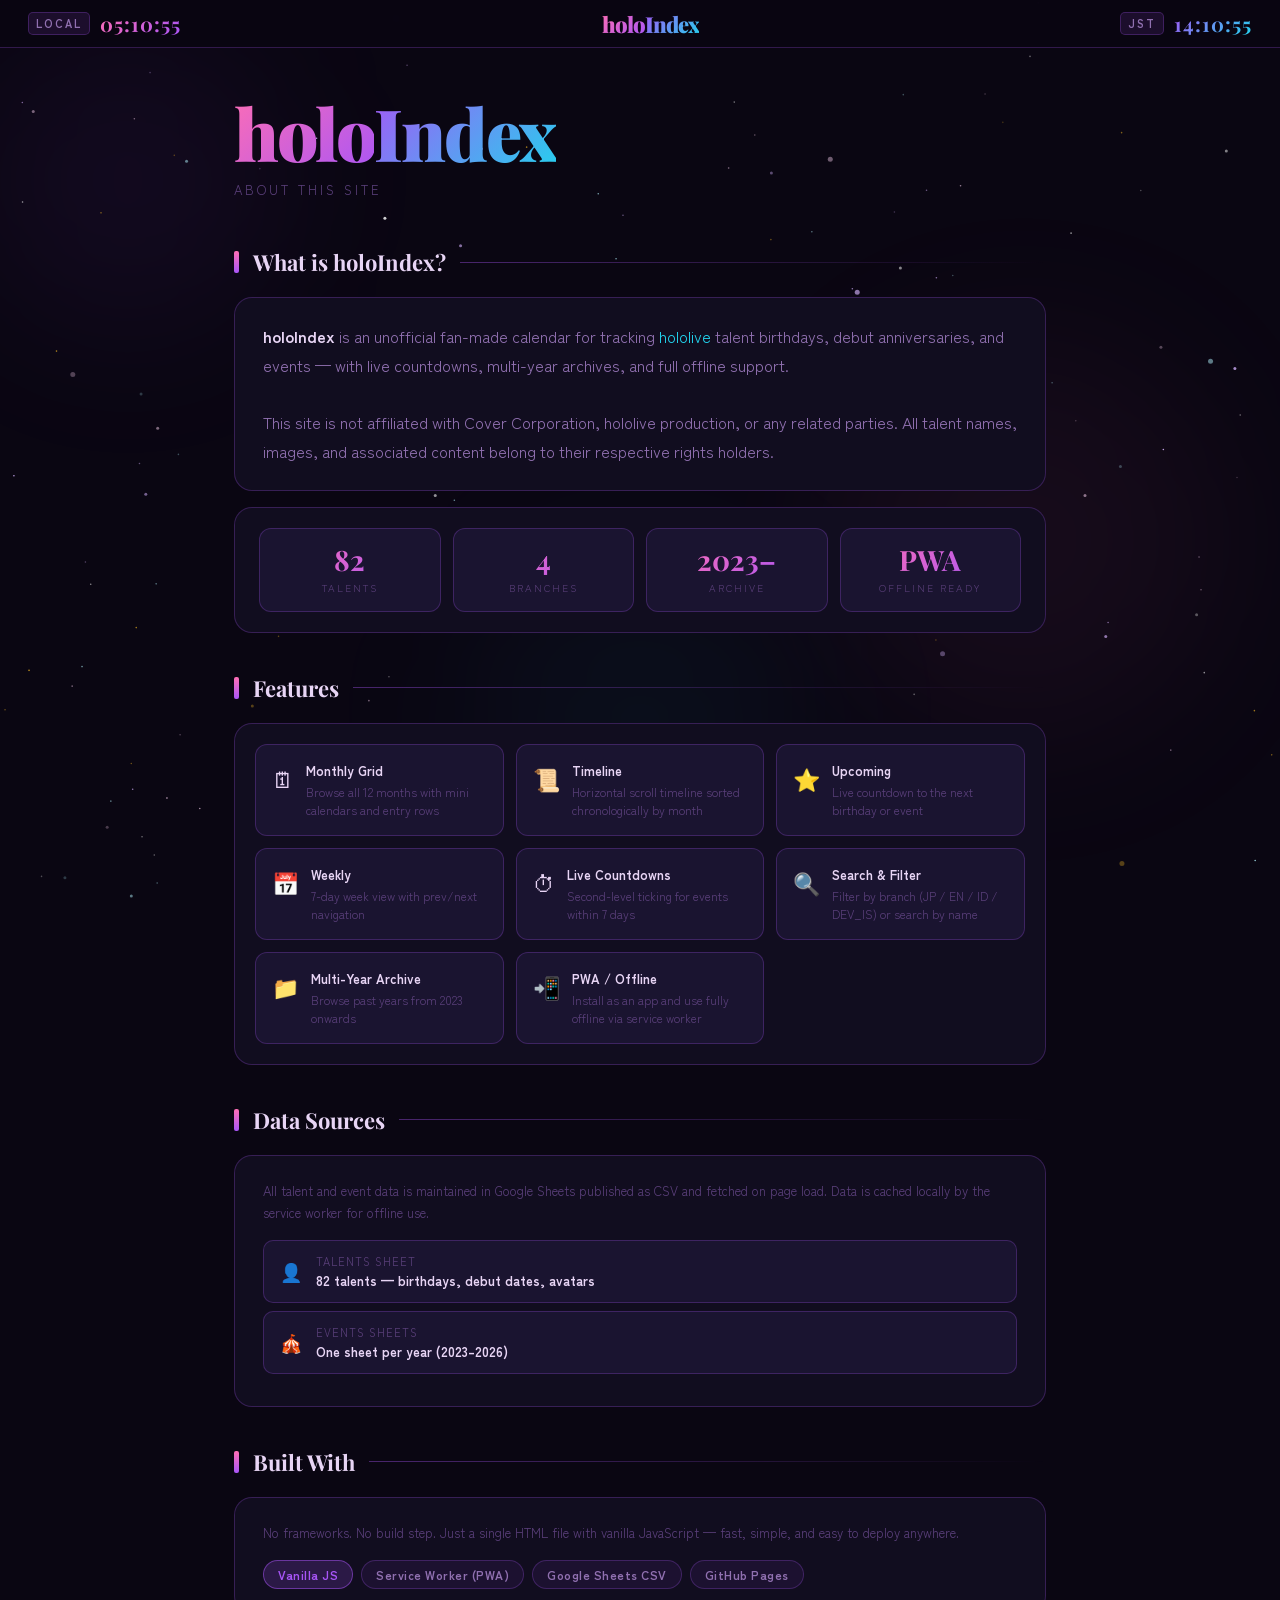
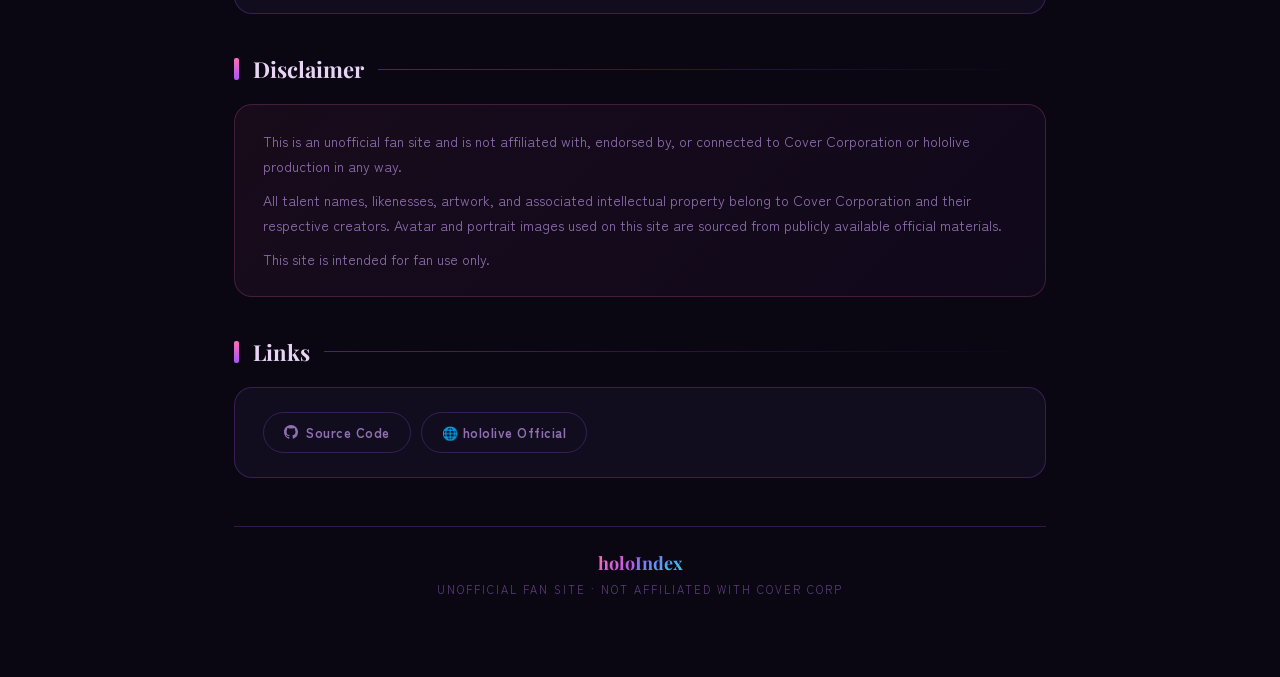
==== commit 19f6da81: "Add files via upload" ====
--- a/about.html
+++ b/about.html
@@ -286,7 +286,7 @@
 <!-- CLOCK BAR -->
 <div id="clockbar">
   <div class="clock-item clock-local"><span class="clock-label">Local</span><span class="clock-time" id="clock-local">--:--:--</span></div>
-  <span class="logo" style="font-size:22px"><span class="logo-holo">holo</span><span class="logo-index">Index</span></span>
+  <a href="index.html" class="logo" style="font-size:22px;text-decoration:none;"><span class="logo-holo">holo</span><span class="logo-index">Index</span></a>
   <div class="clock-item clock-jst"><span class="clock-label">JST</span><span class="clock-time" id="clock-jst">--:--:--</span></div>
 </div>
 
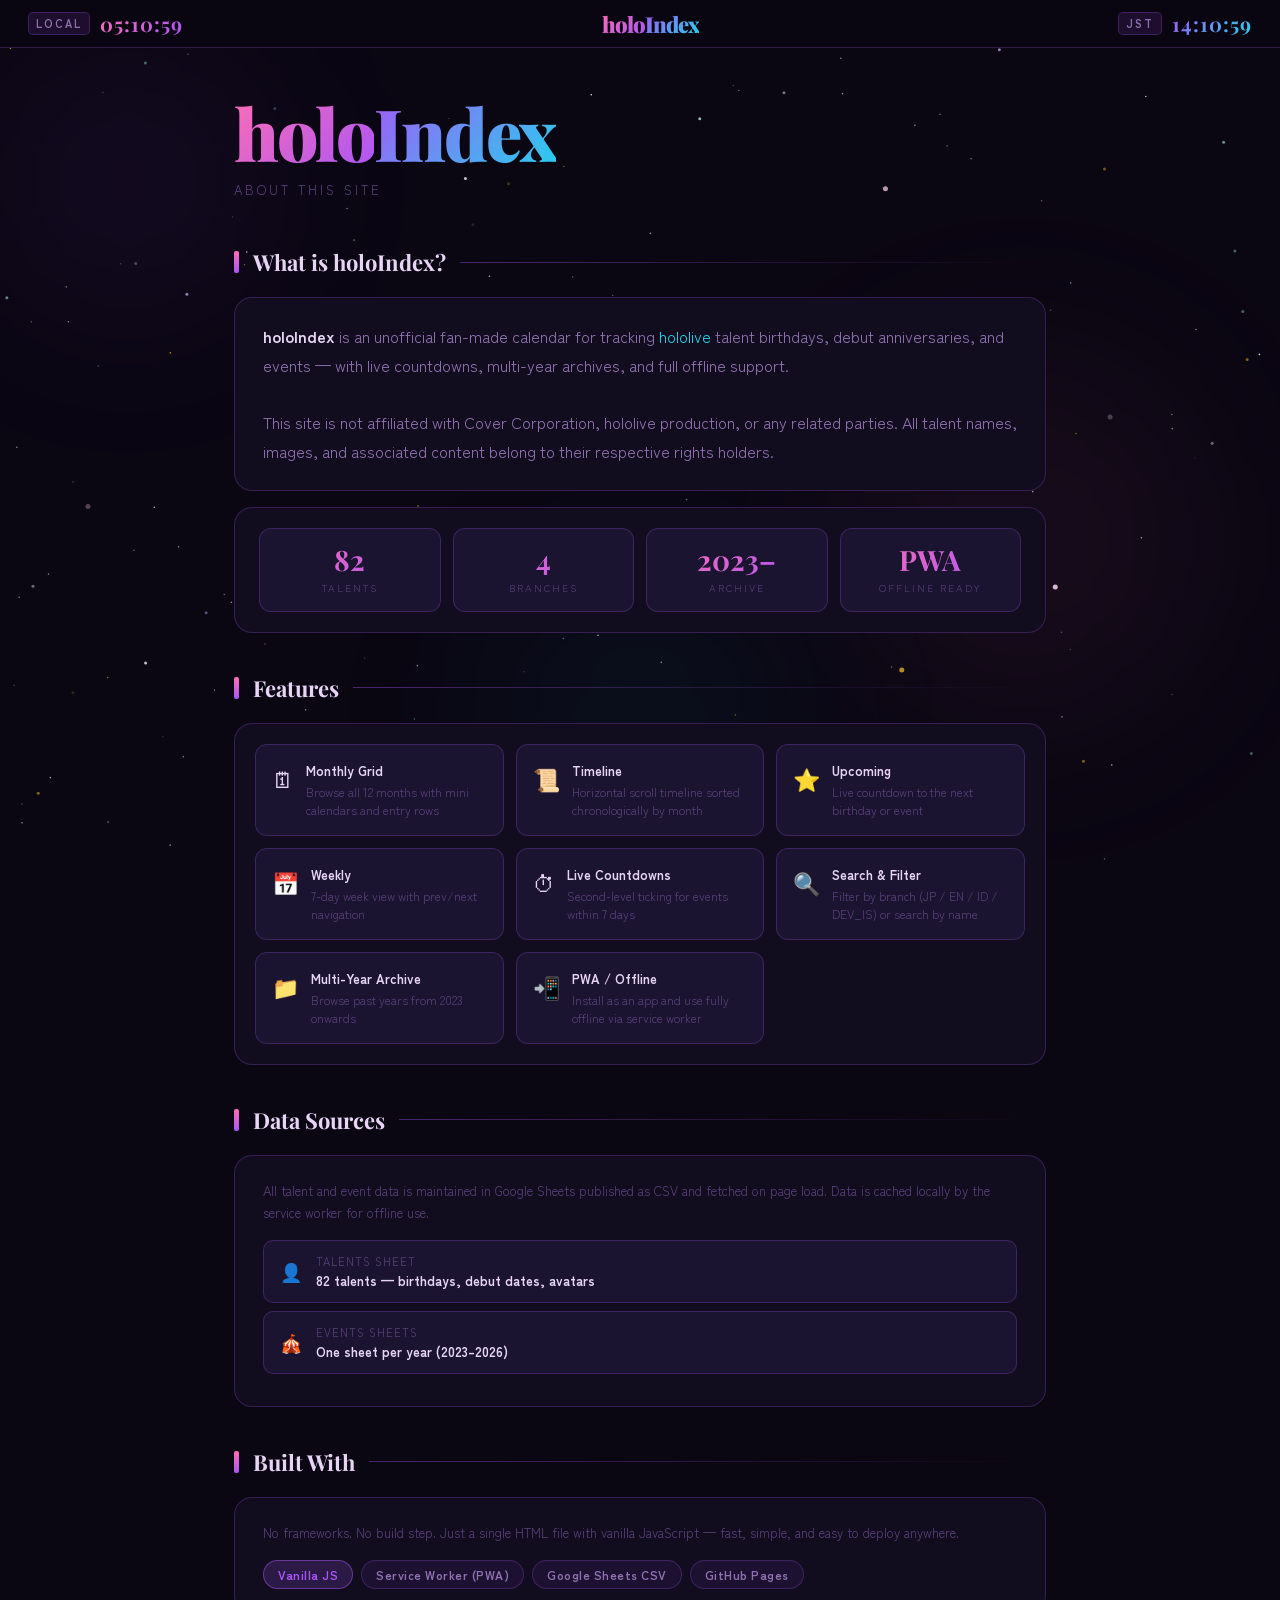
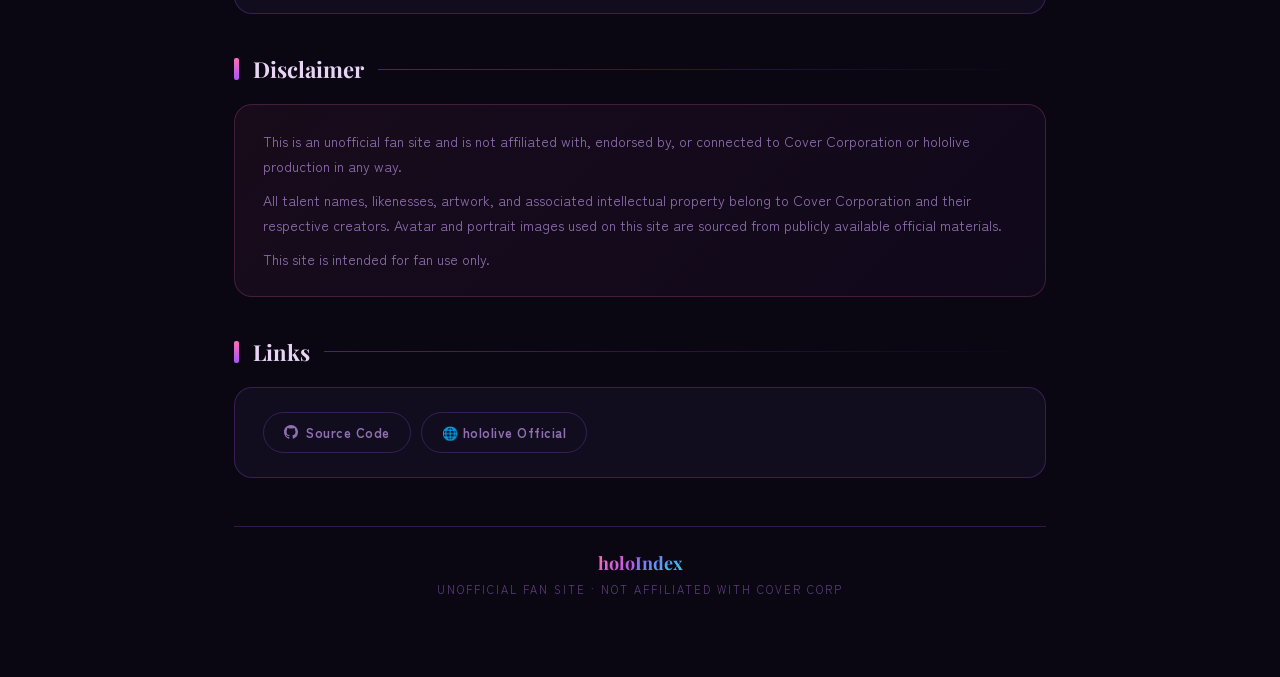
==== commit a2056df7: "Add files via upload" ====
--- a/about.html
+++ b/about.html
@@ -436,7 +436,7 @@
   </div>
   <div class="card">
     <div class="link-grid">
-      <a class="link-btn" href="https://github.com/" target="_blank">
+      <a class="link-btn" href="https://github.com/DavidV97YR/holoIndex" target="_blank">
         <svg width="14" height="14" viewBox="0 0 24 24" fill="currentColor"><path d="M12 0C5.37 0 0 5.37 0 12c0 5.31 3.435 9.795 8.205 11.385.6.105.825-.255.825-.57 0-.285-.015-1.23-.015-2.235-3.015.555-3.795-.735-4.035-1.41-.135-.345-.72-1.41-1.23-1.695-.42-.225-1.02-.78-.015-.795.945-.015 1.62.87 1.845 1.23 1.08 1.815 2.805 1.305 3.495.99.105-.78.42-1.305.765-1.605-2.67-.3-5.46-1.335-5.46-5.925 0-1.305.465-2.385 1.23-3.225-.12-.3-.54-1.53.12-3.18 0 0 1.005-.315 3.3 1.23.96-.27 1.98-.405 3-.405s2.04.135 3 .405c2.295-1.56 3.3-1.23 3.3-1.23.66 1.65.24 2.88.12 3.18.765.84 1.23 1.905 1.23 3.225 0 4.605-2.805 5.625-5.475 5.925.435.375.81 1.095.81 2.22 0 1.605-.015 2.895-.015 3.3 0 .315.225.69.825.57A12.02 12.02 0 0 0 24 12c0-6.63-5.37-12-12-12z"/></svg>
         Source Code
       </a>
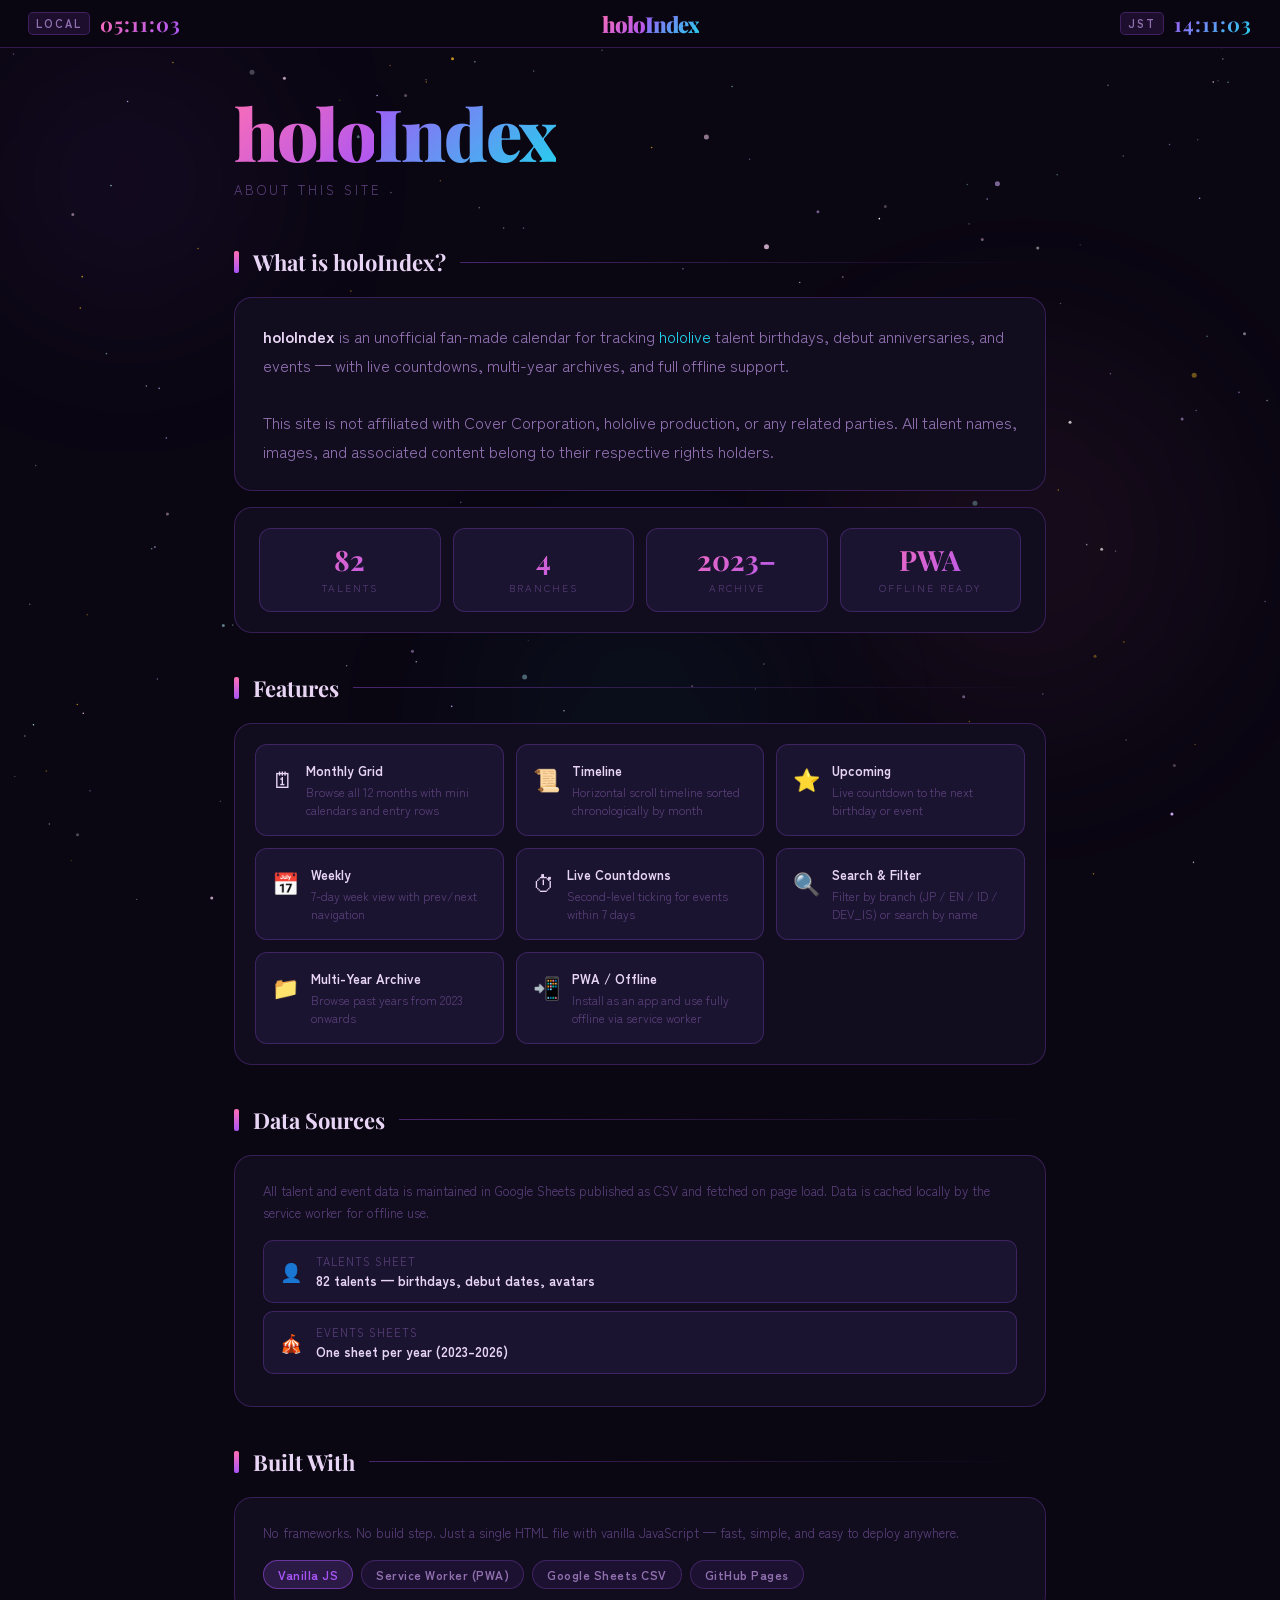
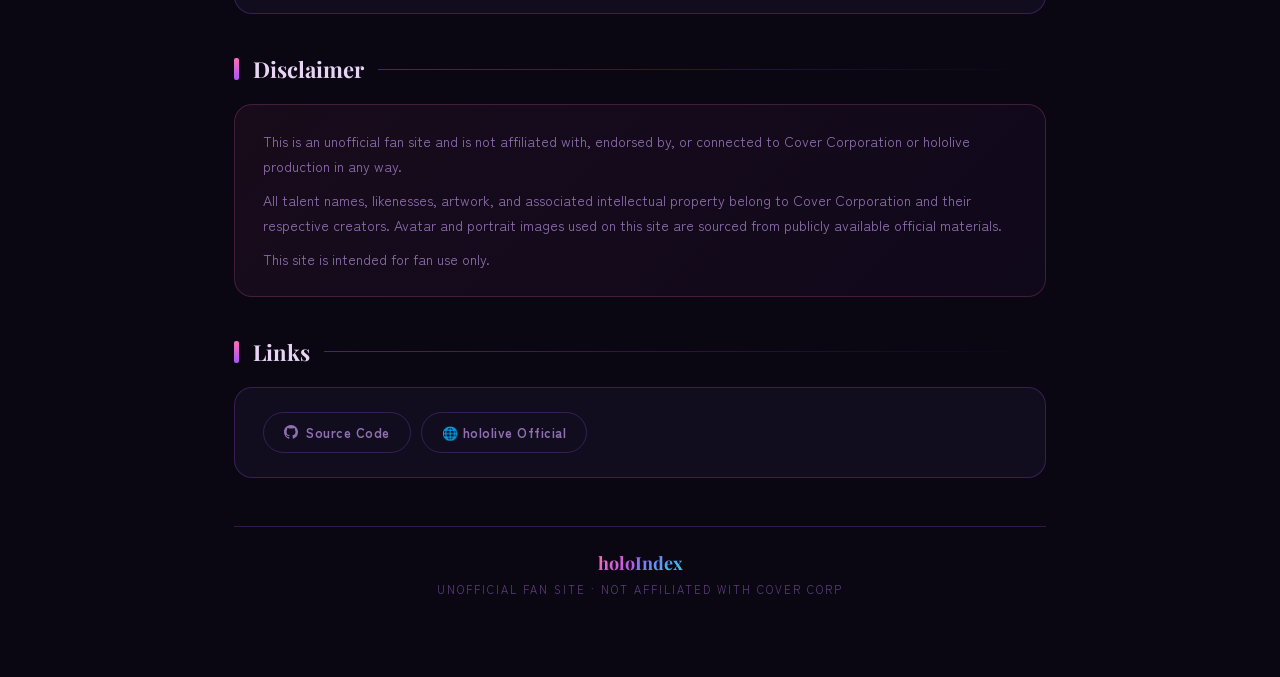
==== commit c73a79b7: "Add files via upload" ====
--- a/about.html
+++ b/about.html
@@ -272,6 +272,7 @@
   .clock-time{font-size:16px;}
 }
 @media(max-width:540px){
+  #clockbar > .logo{display:none;}
   .clock-label{font-size:10px;padding:2px 5px;}
   .clock-time{font-size:14px;}
   #main{padding:32px 16px 60px;}
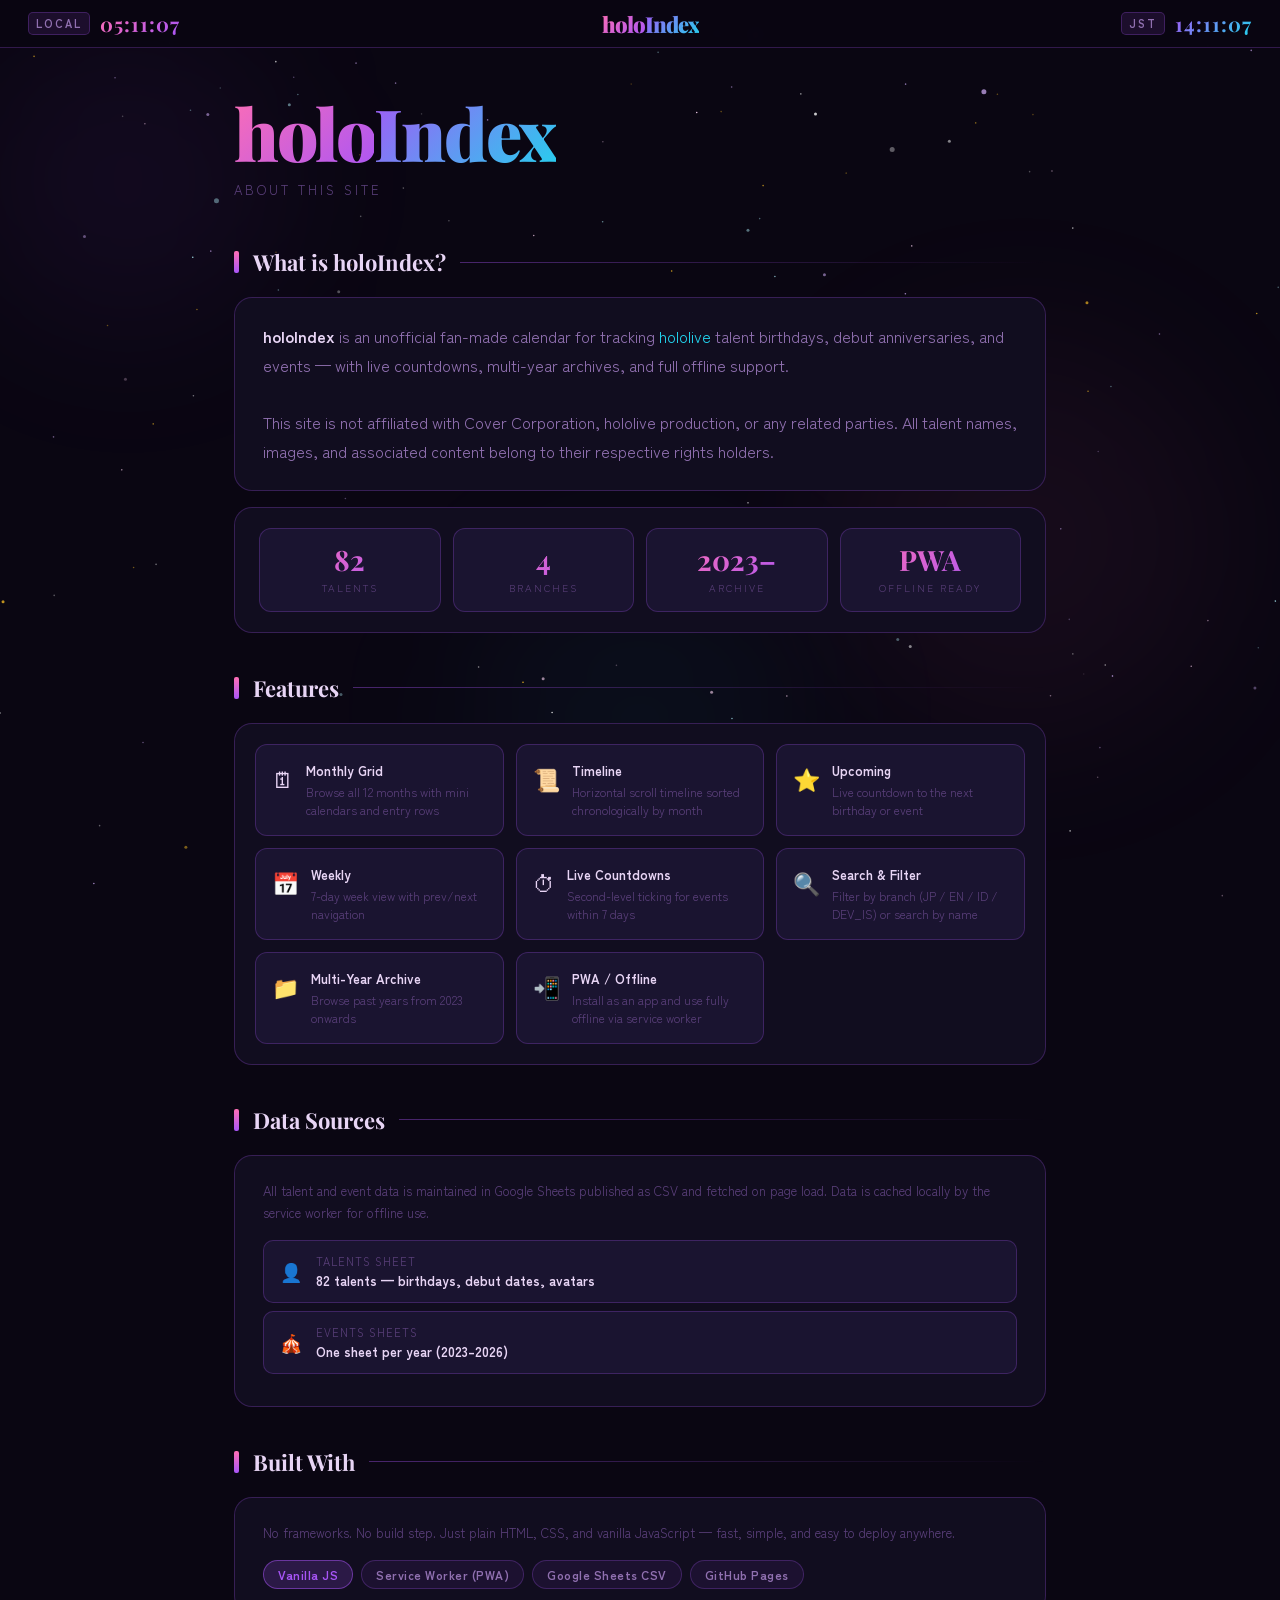
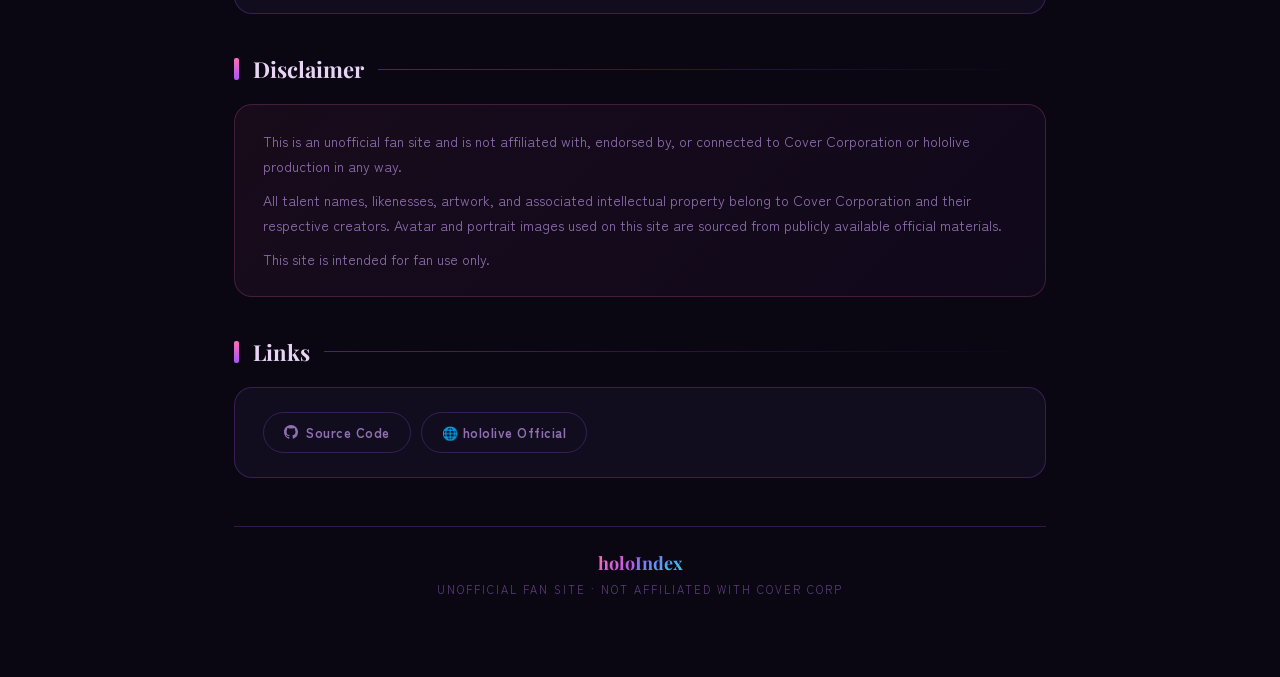
==== commit 46d0bfca: "Escape CSV values, delegate events, add fetch retry/error UI, extract shared assets" ====
--- a/about.html
+++ b/about.html
@@ -6,72 +6,17 @@
 <title>holoIndex — About</title>
 <link rel="preconnect" href="https://fonts.googleapis.com">
 <link rel="preconnect" href="https://fonts.gstatic.com" crossorigin>
-<!-- Subsetted to only weights actually used; display=swap prevents render blocking -->
 <link rel="preload" as="style" href="https://fonts.googleapis.com/css2?family=Playfair+Display:ital,wght@0,400;0,700;0,900;1,400&family=Zen+Kaku+Gothic+New:wght@400;500;700&display=swap" onload="this.onload=null;this.rel='stylesheet'">
 <noscript><link href="https://fonts.googleapis.com/css2?family=Playfair+Display:ital,wght@0,400;0,700;0,900;1,400&family=Zen+Kaku+Gothic+New:wght@400;500;700&display=swap" rel="stylesheet"></noscript>
+<link rel="stylesheet" href="styles.css">
 <style>
-:root {
-  --bg-deep: #0a0612;
-  --bg-card: #12091f;
-  --bg-glass: rgba(20,10,40,0.7);
-  --pink: #ff6eb4;
-  --purple: #a855f7;
-  --purple-deep: #6d28d9;
-  --cyan: #22d3ee;
-  --teal: #14b8a6;
-  --gold: #cbd5e1;
-  --gold-light: #f1f5f9;
-  --border: rgba(168,85,247,0.25);
-  --border-bright: rgba(168,85,247,0.6);
-  --text: #e8d5f5;
-  --text-dim: #9070b0;
-  --text-muted: #5a3f7a;
-  --shadow-purple: 0 0 30px rgba(168,85,247,0.3);
-  --shadow-pink: 0 0 20px rgba(255,110,180,0.4);
-  --surface: #110d1f;
-  --surface2: #1a1430;
-}
-
-*{box-sizing:border-box;margin:0;padding:0}
-html{scroll-behavior:smooth}
-body{
-  font-family:'Zen Kaku Gothic New',sans-serif;
-  background:var(--bg-deep);
-  color:var(--text);
-  min-height:100vh;
-  overflow-x:hidden;
-  position:relative;
-}
-
-/* STARFIELD */
-#starfield{position:fixed;top:0;left:0;width:100%;height:100%;pointer-events:none;z-index:0;}
-/* Static nebula blobs — no JS animation, composited once */
-.nebula{position:absolute;border-radius:50%;filter:blur(80px);pointer-events:none;will-change:auto;}
-
-/* CLOCK BAR */
-#clockbar{position:sticky;top:0;z-index:100;background:rgba(10,6,18,0.96);backdrop-filter:blur(6px);-webkit-backdrop-filter:blur(6px);border-bottom:1px solid var(--border);padding:10px 28px;display:flex;justify-content:space-between;align-items:center;gap:16px;}
-.clock-item{display:flex;align-items:center;gap:10px;font-family:'Playfair Display',serif;}
-.clock-label{font-family:'Zen Kaku Gothic New',sans-serif;font-size:11px;letter-spacing:2px;text-transform:uppercase;color:var(--text-dim);font-weight:700;background:rgba(168,85,247,0.12);border:1px solid var(--border);border-radius:5px;padding:2px 7px;line-height:1.6;}
-.clock-time{font-size:20px;font-weight:700;background:linear-gradient(135deg,var(--pink),var(--purple));-webkit-background-clip:text;-webkit-text-fill-color:transparent;background-clip:text;letter-spacing:1px;}
-.clock-jst .clock-time{background:linear-gradient(135deg,var(--purple),var(--cyan));-webkit-background-clip:text;-webkit-text-fill-color:transparent;background-clip:text;}
-
-/* LOGO */
-.logo{font-family:'Playfair Display',serif;font-size:22px;font-weight:900;letter-spacing:-1px;line-height:1;cursor:default;display:inline-block;}
-.logo-holo{background:linear-gradient(135deg,#ff6eb4,#a855f7);-webkit-background-clip:text;-webkit-text-fill-color:transparent;background-clip:text;}
-.logo-index{background:linear-gradient(135deg,#a855f7,#22d3ee);-webkit-background-clip:text;-webkit-text-fill-color:transparent;background-clip:text;}
+/* ── PAGE-SPECIFIC STYLES (about.html) ── */
+
+/* Logo override (smaller for clockbar) */
+.logo{font-size:22px;}
 
 /* NAV LINK */
-.nav-back{
-  font-family:'Zen Kaku Gothic New',sans-serif;
-  font-size:12px;letter-spacing:2px;text-transform:uppercase;
-  color:var(--text-dim);
-  text-decoration:none;
-  background:rgba(168,85,247,0.08);
-  border:1px solid var(--border);
-  border-radius:20px;
-  padding:5px 14px;
-  transition:all 0.2s;
-}
+.nav-back{font-family:'Zen Kaku Gothic New',sans-serif;font-size:12px;letter-spacing:2px;text-transform:uppercase;color:var(--text-dim);text-decoration:none;background:rgba(168,85,247,0.08);border:1px solid var(--border);border-radius:20px;padding:5px 14px;transition:all 0.2s;}
 .nav-back:hover{color:var(--purple);border-color:var(--purple);}
 
 /* MAIN LAYOUT */
@@ -79,101 +24,43 @@
 
 /* PAGE HEADER */
 .page-header{margin-bottom:48px;}
-.page-title{
-  font-family:'Playfair Display',serif;
-  font-size:clamp(42px,8vw,72px);
-  font-weight:900;
-  line-height:1;
-  letter-spacing:-2px;
-  margin-bottom:12px;
-}
+.page-title{font-family:'Playfair Display',serif;font-size:clamp(42px,8vw,72px);font-weight:900;line-height:1;letter-spacing:-2px;margin-bottom:12px;}
 .page-title-holo{background:linear-gradient(135deg,var(--pink),var(--purple));-webkit-background-clip:text;-webkit-text-fill-color:transparent;background-clip:text;}
 .page-title-index{background:linear-gradient(135deg,var(--purple),var(--cyan));-webkit-background-clip:text;-webkit-text-fill-color:transparent;background-clip:text;}
 .page-subtitle{font-size:13px;letter-spacing:3px;text-transform:uppercase;color:var(--text-muted);}
 
 /* DIVIDER */
-.section-divider{
-  display:flex;align-items:center;gap:14px;
-  margin:40px 0 20px;
-}
-.section-divider-title{
-  font-family:'Playfair Display',serif;
-  font-size:22px;font-weight:700;
-  color:var(--text);
-  white-space:nowrap;
-}
-.section-divider::after{
-  content:'';flex:1;height:1px;
-  background:linear-gradient(90deg,rgba(168,85,247,0.4),transparent);
-}
-.section-divider::before{
-  content:'';width:5px;height:22px;border-radius:2px;
-  background:linear-gradient(var(--pink),var(--purple));
-  flex-shrink:0;
-}
+.section-divider{display:flex;align-items:center;gap:14px;margin:40px 0 20px;}
+.section-divider-title{font-family:'Playfair Display',serif;font-size:22px;font-weight:700;color:var(--text);white-space:nowrap;}
+.section-divider::after{content:'';flex:1;height:1px;background:linear-gradient(90deg,rgba(168,85,247,0.4),transparent);}
+.section-divider::before{content:'';width:5px;height:22px;border-radius:2px;background:linear-gradient(var(--pink),var(--purple));flex-shrink:0;}
 
 /* CARDS */
-.card{
-  background:var(--surface);
-  border:1px solid var(--border);
-  border-radius:18px;
-  padding:24px 28px;
-  margin-bottom:16px;
-  transition:border-color 0.2s,box-shadow 0.2s;
-}
+.card{background:var(--surface);border:1px solid var(--border);border-radius:18px;padding:24px 28px;margin-bottom:16px;transition:border-color 0.2s,box-shadow 0.2s;}
 .card:hover{border-color:var(--border-bright);box-shadow:var(--shadow-purple);}
 
 /* DISCLAIMER CARD */
-.disclaimer-card{
-  background:linear-gradient(135deg,rgba(255,110,180,0.06),rgba(168,85,247,0.04));
-  border-color:rgba(255,110,180,0.2);
-}
-.disclaimer-card p{
-  font-size:14px;line-height:1.75;color:var(--text-dim);
-  margin-bottom:10px;
-}
+.disclaimer-card{background:linear-gradient(135deg,rgba(255,110,180,0.06),rgba(168,85,247,0.04));border-color:rgba(255,110,180,0.2);}
+.disclaimer-card p{font-size:14px;line-height:1.75;color:var(--text-dim);margin-bottom:10px;}
 .disclaimer-card p:last-child{margin-bottom:0;}
 .disclaimer-card a{color:var(--pink);text-decoration:none;}
 .disclaimer-card a:hover{text-decoration:underline;}
 
 /* ABOUT TEXT */
-.about-lead{
-  font-size:16px;line-height:1.8;color:var(--text-dim);
-  margin-bottom:0;
-}
+.about-lead{font-size:16px;line-height:1.8;color:var(--text-dim);margin-bottom:0;}
 .about-lead a{color:var(--cyan);text-decoration:none;}
 .about-lead a:hover{text-decoration:underline;}
 
 /* FEATURE GRID */
-.feature-grid{
-  display:grid;
-  grid-template-columns:repeat(auto-fill,minmax(220px,1fr));
-  gap:12px;
-  margin-bottom:0;
-}
-.feature-item{
-  background:var(--surface2);
-  border:1px solid var(--border);
-  border-radius:12px;
-  padding:16px;
-  display:flex;align-items:flex-start;gap:12px;
-  transition:border-color 0.2s;
-}
+.feature-grid{display:grid;grid-template-columns:repeat(auto-fill,minmax(220px,1fr));gap:12px;margin-bottom:0;}
+.feature-item{background:var(--surface2);border:1px solid var(--border);border-radius:12px;padding:16px;display:flex;align-items:flex-start;gap:12px;transition:border-color 0.2s;}
 .feature-item:hover{border-color:rgba(168,85,247,0.5);}
 .feature-icon{font-size:22px;flex-shrink:0;margin-top:1px;}
 .feature-title{font-size:13px;font-weight:700;color:var(--text);margin-bottom:3px;}
 .feature-desc{font-size:12px;color:var(--text-muted);line-height:1.5;}
 
 /* DATA SOURCE */
-.source-row{
-  display:flex;align-items:center;gap:14px;
-  padding:12px 16px;
-  background:var(--surface2);
-  border:1px solid var(--border);
-  border-radius:10px;
-  margin-bottom:8px;
-  font-size:13px;
-}
+.source-row{display:flex;align-items:center;gap:14px;padding:12px 16px;background:var(--surface2);border:1px solid var(--border);border-radius:10px;margin-bottom:8px;font-size:13px;}
 .source-icon{font-size:18px;flex-shrink:0;}
 .source-label{color:var(--text-muted);font-size:11px;letter-spacing:1px;text-transform:uppercase;margin-bottom:2px;}
 .source-name{color:var(--text);font-weight:700;}
@@ -182,119 +69,49 @@
 
 /* TECH STACK */
 .tech-pills{display:flex;flex-wrap:wrap;gap:8px;}
-.tech-pill{
-  padding:5px 14px;
-  border-radius:20px;
-  font-size:12px;font-weight:700;letter-spacing:0.5px;
-  border:1px solid var(--border);
-  background:rgba(168,85,247,0.08);
-  color:var(--text-dim);
-}
-.tech-pill.highlight{
-  background:rgba(168,85,247,0.18);
-  border-color:rgba(168,85,247,0.5);
-  color:var(--purple);
-}
+.tech-pill{padding:5px 14px;border-radius:20px;font-size:12px;font-weight:700;letter-spacing:0.5px;border:1px solid var(--border);background:rgba(168,85,247,0.08);color:var(--text-dim);}
+.tech-pill.highlight{background:rgba(168,85,247,0.18);border-color:rgba(168,85,247,0.5);color:var(--purple);}
 
 /* LINKS */
 .link-grid{display:flex;flex-wrap:wrap;gap:10px;}
-.link-btn{
-  display:inline-flex;align-items:center;gap:8px;
-  padding:10px 20px;
-  border-radius:25px;
-  border:1px solid var(--border);
-  background:transparent;
-  color:var(--text-dim);
-  text-decoration:none;
-  font-family:'Zen Kaku Gothic New',sans-serif;
-  font-size:13px;font-weight:700;
-  letter-spacing:0.5px;
-  transition:all 0.2s;
-  cursor:pointer;
-}
+.link-btn{display:inline-flex;align-items:center;gap:8px;padding:10px 20px;border-radius:25px;border:1px solid var(--border);background:transparent;color:var(--text-dim);text-decoration:none;font-family:'Zen Kaku Gothic New',sans-serif;font-size:13px;font-weight:700;letter-spacing:0.5px;transition:all 0.2s;cursor:pointer;}
 .link-btn:hover{border-color:var(--purple);color:var(--purple);background:rgba(168,85,247,0.08);}
-.link-btn.primary{
-  background:linear-gradient(135deg,var(--purple-deep),var(--purple));
-  border-color:transparent;color:white;
-  box-shadow:var(--shadow-purple);
-}
-.link-btn.primary:hover{opacity:0.9;transform:translateY(-1px);}
-
-/* AUTHOR */
-.author-card{
-  display:flex;align-items:center;gap:20px;flex-wrap:wrap;
-}
-.author-avatar{
-  width:64px;height:64px;border-radius:50%;
-  background:linear-gradient(135deg,var(--purple-deep),var(--pink));
-  display:flex;align-items:center;justify-content:center;
-  font-size:28px;flex-shrink:0;
-  box-shadow:var(--shadow-purple);
-}
-.author-name{font-family:'Playfair Display',serif;font-size:20px;font-weight:700;color:var(--text);}
-.author-handle{font-size:12px;color:var(--text-muted);letter-spacing:1px;margin-top:2px;}
-.author-links{display:flex;gap:8px;margin-top:8px;}
-.author-link{
-  display:inline-flex;align-items:center;gap:5px;
-  font-size:12px;color:var(--text-dim);text-decoration:none;
-  padding:3px 10px;border-radius:10px;
-  border:1px solid var(--border);
-  transition:all 0.2s;
-}
-.author-link:hover{color:var(--purple);border-color:var(--purple);}
 
 /* STATS ROW */
-.stats-row{
-  display:grid;grid-template-columns:repeat(auto-fit,minmax(120px,1fr));
-  gap:12px;margin-bottom:0;
-}
-.stat-box{
-  background:var(--surface2);border:1px solid var(--border);
-  border-radius:12px;padding:16px;text-align:center;
-}
-.stat-num{
-  font-family:'Playfair Display',serif;font-size:28px;font-weight:700;
-  background:linear-gradient(135deg,var(--pink),var(--purple));
-  -webkit-background-clip:text;-webkit-text-fill-color:transparent;background-clip:text;
-  display:block;line-height:1.1;
-}
+.stats-row{display:grid;grid-template-columns:repeat(auto-fit,minmax(120px,1fr));gap:12px;margin-bottom:0;}
+.stat-box{background:var(--surface2);border:1px solid var(--border);border-radius:12px;padding:16px;text-align:center;}
+.stat-num{font-family:'Playfair Display',serif;font-size:28px;font-weight:700;background:linear-gradient(135deg,var(--pink),var(--purple));-webkit-background-clip:text;-webkit-text-fill-color:transparent;background-clip:text;display:block;line-height:1.1;}
 .stat-label{font-size:10px;letter-spacing:2px;text-transform:uppercase;color:var(--text-muted);margin-top:4px;display:block;}
 
-/* SCROLLBAR */
-::-webkit-scrollbar{width:6px}
-::-webkit-scrollbar-track{background:transparent}
-::-webkit-scrollbar-thumb{background:rgba(168,85,247,0.3);border-radius:3px}
-::-webkit-scrollbar-thumb:hover{background:var(--purple)}
-
 /* RESPONSIVE */
-@media(max-width:768px){
-  #clockbar{flex-wrap:wrap;justify-content:center;gap:6px;padding:6px 14px;}
-  .clock-time{font-size:16px;}
-}
 @media(max-width:540px){
-  #clockbar > .logo{display:none;}
-  .clock-label{font-size:10px;padding:2px 5px;}
-  .clock-time{font-size:14px;}
   #main{padding:32px 16px 60px;}
   .card{padding:18px 16px;}
 }
 </style>
 </head>
 <body>
+<noscript>
+  <div class="noscript-msg">
+    <div>
+      <strong>JavaScript Optional</strong>
+      The about page works without JavaScript, but the starfield background and live clocks need it to run.
+    </div>
+  </div>
+</noscript>
 
 <div id="starfield"></div>
 
 <!-- CLOCK BAR -->
 <div id="clockbar">
   <div class="clock-item clock-local"><span class="clock-label">Local</span><span class="clock-time" id="clock-local">--:--:--</span></div>
-  <a href="index.html" class="logo" style="font-size:22px;text-decoration:none;"><span class="logo-holo">holo</span><span class="logo-index">Index</span></a>
+  <a href="index.html" class="logo" style="text-decoration:none;"><span class="logo-holo">holo</span><span class="logo-index">Index</span></a>
   <div class="clock-item clock-jst"><span class="clock-label">JST</span><span class="clock-time" id="clock-jst">--:--:--</span></div>
 </div>
 
 <!-- MAIN -->
 <div id="main">
 
-  <!-- PAGE TITLE -->
   <div class="page-header">
     <div class="page-title">
       <span class="page-title-holo">holo</span><span class="page-title-index">Index</span>
@@ -302,14 +119,13 @@
     <div class="page-subtitle">About This Site</div>
   </div>
 
-  <!-- WHAT IS THIS -->
   <div class="section-divider">
     <div class="section-divider-title">What is holoIndex?</div>
   </div>
   <div class="card">
     <p class="about-lead">
       <strong style="color:var(--text)">holoIndex</strong> is an unofficial fan-made calendar for tracking
-      <a href="https://hololive.hololivepro.com/" target="_blank">hololive</a> talent birthdays,
+      <a href="https://hololive.hololivepro.com/" target="_blank" rel="noopener noreferrer">hololive</a> talent birthdays,
       debut anniversaries, and events — with live countdowns, multi-year archives, and full offline support.
       <br><br>
       This site is not affiliated with Cover Corporation, hololive production, or any related parties.
@@ -317,29 +133,15 @@
     </p>
   </div>
 
-  <!-- STATS -->
   <div class="card" style="padding:20px 24px;">
     <div class="stats-row">
-      <div class="stat-box">
-        <span class="stat-num">82</span>
-        <span class="stat-label">Talents</span>
-      </div>
-      <div class="stat-box">
-        <span class="stat-num">4</span>
-        <span class="stat-label">Branches</span>
-      </div>
-      <div class="stat-box">
-        <span class="stat-num">2023–</span>
-        <span class="stat-label">Archive</span>
-      </div>
-      <div class="stat-box">
-        <span class="stat-num">PWA</span>
-        <span class="stat-label">Offline Ready</span>
-      </div>
-    </div>
-  </div>
-
-  <!-- FEATURES -->
+      <div class="stat-box"><span class="stat-num">82</span><span class="stat-label">Talents</span></div>
+      <div class="stat-box"><span class="stat-num">4</span><span class="stat-label">Branches</span></div>
+      <div class="stat-box"><span class="stat-num">2023–</span><span class="stat-label">Archive</span></div>
+      <div class="stat-box"><span class="stat-num">PWA</span><span class="stat-label">Offline Ready</span></div>
+    </div>
+  </div>
+
   <div class="section-divider">
     <div class="section-divider-title">Features</div>
   </div>
@@ -380,7 +182,6 @@
     </div>
   </div>
 
-  <!-- DATA SOURCES -->
   <div class="section-divider">
     <div class="section-divider-title">Data Sources</div>
   </div>
@@ -405,13 +206,12 @@
     </div>
   </div>
 
-  <!-- TECH STACK -->
   <div class="section-divider">
     <div class="section-divider-title">Built With</div>
   </div>
   <div class="card">
     <p style="font-size:13px;color:var(--text-muted);margin-bottom:16px;line-height:1.7;">
-      No frameworks. No build step. Just a single HTML file with vanilla JavaScript — fast, simple, and easy to deploy anywhere.
+      No frameworks. No build step. Just plain HTML, CSS, and vanilla JavaScript — fast, simple, and easy to deploy anywhere.
     </p>
     <div class="tech-pills">
       <span class="tech-pill highlight">Vanilla JS</span>
@@ -421,7 +221,6 @@
     </div>
   </div>
 
-  <!-- DISCLAIMER -->
   <div class="section-divider">
     <div class="section-divider-title">Disclaimer</div>
   </div>
@@ -431,21 +230,19 @@
     <p>This site is intended for fan use only.</p>
   </div>
 
-  <!-- LINKS -->
   <div class="section-divider">
     <div class="section-divider-title">Links</div>
   </div>
   <div class="card">
     <div class="link-grid">
-      <a class="link-btn" href="https://github.com/DavidV97YR/holoIndex" target="_blank">
-        <svg width="14" height="14" viewBox="0 0 24 24" fill="currentColor"><path d="M12 0C5.37 0 0 5.37 0 12c0 5.31 3.435 9.795 8.205 11.385.6.105.825-.255.825-.57 0-.285-.015-1.23-.015-2.235-3.015.555-3.795-.735-4.035-1.41-.135-.345-.72-1.41-1.23-1.695-.42-.225-1.02-.78-.015-.795.945-.015 1.62.87 1.845 1.23 1.08 1.815 2.805 1.305 3.495.99.105-.78.42-1.305.765-1.605-2.67-.3-5.46-1.335-5.46-5.925 0-1.305.465-2.385 1.23-3.225-.12-.3-.54-1.53.12-3.18 0 0 1.005-.315 3.3 1.23.96-.27 1.98-.405 3-.405s2.04.135 3 .405c2.295-1.56 3.3-1.23 3.3-1.23.66 1.65.24 2.88.12 3.18.765.84 1.23 1.905 1.23 3.225 0 4.605-2.805 5.625-5.475 5.925.435.375.81 1.095.81 2.22 0 1.605-.015 2.895-.015 3.3 0 .315.225.69.825.57A12.02 12.02 0 0 0 24 12c0-6.63-5.37-12-12-12z"/></svg>
+      <a class="link-btn" href="https://github.com/DavidV97YR/holoIndex" target="_blank" rel="noopener noreferrer">
+        <svg width="14" height="14" viewBox="0 0 24 24" fill="currentColor" aria-hidden="true"><path d="M12 0C5.37 0 0 5.37 0 12c0 5.31 3.435 9.795 8.205 11.385.6.105.825-.255.825-.57 0-.285-.015-1.23-.015-2.235-3.015.555-3.795-.735-4.035-1.41-.135-.345-.72-1.41-1.23-1.695-.42-.225-1.02-.78-.015-.795.945-.015 1.62.87 1.845 1.23 1.08 1.815 2.805 1.305 3.495.99.105-.78.42-1.305.765-1.605-2.67-.3-5.46-1.335-5.46-5.925 0-1.305.465-2.385 1.23-3.225-.12-.3-.54-1.53.12-3.18 0 0 1.005-.315 3.3 1.23.96-.27 1.98-.405 3-.405s2.04.135 3 .405c2.295-1.56 3.3-1.23 3.3-1.23.66 1.65.24 2.88.12 3.18.765.84 1.23 1.905 1.23 3.225 0 4.605-2.805 5.625-5.475 5.925.435.375.81 1.095.81 2.22 0 1.605-.015 2.895-.015 3.3 0 .315.225.69.825.57A12.02 12.02 0 0 0 24 12c0-6.63-5.37-12-12-12z"/></svg>
         Source Code
       </a>
-      <a class="link-btn" href="https://hololive.hololivepro.com/" target="_blank">🌐 hololive Official</a>
-    </div>
-  </div>
-
-  <!-- FOOTER -->
+      <a class="link-btn" href="https://hololive.hololivepro.com/" target="_blank" rel="noopener noreferrer">🌐 hololive Official</a>
+    </div>
+  </div>
+
   <div style="text-align:center;margin-top:48px;padding-top:24px;border-top:1px solid var(--border);">
     <div style="font-family:'Playfair Display',serif;font-size:18px;font-weight:700;margin-bottom:6px;">
       <span style="background:linear-gradient(135deg,var(--pink),var(--purple));-webkit-background-clip:text;-webkit-text-fill-color:transparent;background-clip:text;">holo</span><span style="background:linear-gradient(135deg,var(--purple),var(--cyan));-webkit-background-clip:text;-webkit-text-fill-color:transparent;background-clip:text;">Index</span>
@@ -455,32 +252,6 @@
 
 </div>
 
-<script>
-// Starfield — IIFE so nothing leaks to global scope
-(function(){
-  const sf=document.getElementById('starfield');
-  // Static nebula blobs (no animation, cheap)
-  [{x:10,y:20,size:300,color:'rgba(168,85,247,0.06)'},{x:80,y:60,size:400,color:'rgba(255,110,180,0.05)'},{x:50,y:80,size:350,color:'rgba(34,211,238,0.04)'}].forEach(n=>{const d=document.createElement('div');d.className='nebula';d.style.cssText=`left:${n.x}%;top:${n.y}%;width:${n.size}px;height:${n.size}px;background:${n.color};margin-left:-${n.size/2}px;margin-top:-${n.size/2}px;`;sf.appendChild(d);});
-  // Canvas starfield — single composited layer, no per-star DOM nodes
-  const canvas=document.createElement('canvas');canvas.style.cssText='position:absolute;top:0;left:0;width:100%;height:100%;';sf.appendChild(canvas);
-  const ctx=canvas.getContext('2d');
-  const COLORS=['#ffffff','#ffd6f5','#d6b3ff','#b3f5ff','#fbbf24'];
-  let stars=[];
-  function resize(){canvas.width=window.innerWidth;canvas.height=window.innerHeight;stars=[];for(let i=0;i<180;i++){const size=Math.random()<0.05?2.5:Math.random()<0.2?1.5:0.8;stars.push({x:Math.random()*canvas.width,y:Math.random()*canvas.height,size,color:COLORS[Math.floor(Math.random()*5)],lo:Math.random()*0.3+0.1,hi:Math.random()*0.5+0.5,dur:(Math.random()*4+2)*1000,offset:Math.random()*6000});}}
-  resize();
-  let resizeTimer;window.addEventListener('resize',()=>{clearTimeout(resizeTimer);resizeTimer=setTimeout(resize,200);});
-  let lastFrame=0;
-  const FPS_CAP=24; // cap at 24fps — plenty for stars, saves battery
-  const FRAME_MS=1000/FPS_CAP;
-  function draw(ts){requestAnimationFrame(draw);if(ts-lastFrame<FRAME_MS)return;lastFrame=ts;ctx.clearRect(0,0,canvas.width,canvas.height);stars.forEach(s=>{const t=(ts+s.offset)%s.dur/s.dur;const alpha=s.lo+(s.hi-s.lo)*(t<0.5?t*2:(1-t)*2);ctx.globalAlpha=alpha;ctx.fillStyle=s.color;ctx.beginPath();ctx.arc(s.x,s.y,s.size,0,Math.PI*2);ctx.fill();});ctx.globalAlpha=1;}
-  requestAnimationFrame(draw);
-})();
-
-// Cache clock refs — queried every second, must not re-lookup each call
-const _elClockLocal=document.getElementById('clock-local');
-const _elClockJst=document.getElementById('clock-jst');
-function updateClocks(){const now=new Date();_elClockLocal.textContent=now.toLocaleTimeString('en-US',{hour12:false,hour:'2-digit',minute:'2-digit',second:'2-digit'});const jst=new Date(now.toLocaleString('en-US',{timeZone:'Asia/Tokyo'}));_elClockJst.textContent=jst.toLocaleTimeString('en-US',{hour12:false,hour:'2-digit',minute:'2-digit',second:'2-digit'});}
-updateClocks();setInterval(updateClocks,1000);
-</script>
+<script src="shared.js" defer></script>
 </body>
 </html>
--- a/styles.css
+++ b/styles.css
@@ -0,0 +1,77 @@
+/* holoIndex — shared styles (loaded by index.html and about.html) */
+
+:root {
+  --bg-deep: #0a0612;
+  --bg-card: #12091f;
+  --bg-glass: rgba(20,10,40,0.7);
+  --pink: #ff6eb4;
+  --purple: #a855f7;
+  --purple-deep: #6d28d9;
+  --cyan: #22d3ee;
+  --teal: #14b8a6;
+  --gold: #cbd5e1;
+  --gold-light: #f1f5f9;
+  --border: rgba(168,85,247,0.25);
+  --border-bright: rgba(168,85,247,0.6);
+  --text: #e8d5f5;
+  --text-dim: #9070b0;
+  --text-muted: #5a3f7a;
+  --shadow-purple: 0 0 30px rgba(168,85,247,0.3);
+  --shadow-pink: 0 0 20px rgba(255,110,180,0.4);
+  --shadow-gold: 0 0 20px rgba(203,213,225,0.35);
+  --accent: #ff6eb4;
+  --accent2: #c084fc;
+  --accent3: #60d8f0;
+  --glow: rgba(255,110,180,0.4);
+  --surface: #110d1f;
+  --surface2: #1a1430;
+}
+
+*{box-sizing:border-box;margin:0;padding:0}
+html{scroll-behavior:smooth}
+body{font-family:'Zen Kaku Gothic New',sans-serif;background:var(--bg-deep);color:var(--text);min-height:100vh;overflow-x:hidden;position:relative;}
+
+/* STARFIELD — canvas-based, GPU-friendly */
+#starfield{position:fixed;top:0;left:0;width:100%;height:100%;pointer-events:none;z-index:0;}
+.nebula{position:absolute;border-radius:50%;filter:blur(80px);pointer-events:none;will-change:auto;}
+
+/* CLOCK BAR */
+#clockbar{position:sticky;top:0;z-index:100;background:rgba(10,6,18,0.96);backdrop-filter:blur(6px);-webkit-backdrop-filter:blur(6px);border-bottom:1px solid var(--border);padding:10px 28px;display:flex;justify-content:space-between;align-items:center;gap:16px;}
+.clock-item{display:flex;align-items:center;gap:10px;font-family:'Playfair Display',serif;}
+.clock-label{font-family:'Zen Kaku Gothic New',sans-serif;font-size:11px;letter-spacing:2px;text-transform:uppercase;color:var(--text-dim);font-weight:700;background:rgba(168,85,247,0.12);border:1px solid var(--border);border-radius:5px;padding:2px 7px;line-height:1.6;}
+.clock-time{font-size:20px;font-weight:700;background:linear-gradient(135deg,var(--pink),var(--purple));-webkit-background-clip:text;-webkit-text-fill-color:transparent;background-clip:text;letter-spacing:1px;}
+.clock-jst .clock-time{background:linear-gradient(135deg,var(--purple),var(--cyan));-webkit-background-clip:text;-webkit-text-fill-color:transparent;background-clip:text;}
+
+/* LOGO (shared) */
+.logo{font-family:'Playfair Display',serif;font-weight:900;letter-spacing:-1px;line-height:1;cursor:default;display:inline-block;}
+.logo-holo{background:linear-gradient(135deg,#ff6eb4,#a855f7);-webkit-background-clip:text;-webkit-text-fill-color:transparent;background-clip:text;}
+.logo-index{background:linear-gradient(135deg,#a855f7,#22d3ee);-webkit-background-clip:text;-webkit-text-fill-color:transparent;background-clip:text;}
+
+/* SCROLLBAR */
+::-webkit-scrollbar{width:6px;height:6px}
+::-webkit-scrollbar-track{background:transparent}
+::-webkit-scrollbar-thumb{background:rgba(168,85,247,0.3);border-radius:3px}
+::-webkit-scrollbar-thumb:hover{background:var(--purple)}
+
+/* NOSCRIPT MESSAGE */
+.noscript-msg{position:fixed;inset:0;z-index:9999;background:var(--bg-deep);color:var(--text);display:flex;align-items:center;justify-content:center;padding:24px;text-align:center;font-family:'Zen Kaku Gothic New',sans-serif;font-size:15px;line-height:1.6;}
+.noscript-msg div{max-width:480px;}
+.noscript-msg strong{display:block;font-family:'Playfair Display',serif;font-size:24px;margin-bottom:12px;background:linear-gradient(135deg,var(--pink),var(--purple));-webkit-background-clip:text;-webkit-text-fill-color:transparent;background-clip:text;}
+
+/* ERROR BANNER (data load failures) */
+#error-banner{position:relative;z-index:50;max-width:1100px;margin:8px auto 0;padding:12px 18px;background:rgba(220,38,38,0.08);border:1px solid rgba(220,38,38,0.45);border-radius:12px;color:#fecaca;font-size:13px;line-height:1.5;display:none;}
+#error-banner.show{display:flex;gap:14px;align-items:center;flex-wrap:wrap;}
+#error-banner .err-msg{flex:1;min-width:200px;}
+#error-banner button{background:rgba(220,38,38,0.2);border:1px solid rgba(220,38,38,0.6);color:#fff;border-radius:8px;padding:6px 14px;cursor:pointer;font-family:inherit;font-size:12px;font-weight:700;letter-spacing:0.5px;text-transform:uppercase;}
+#error-banner button:hover{background:rgba(220,38,38,0.35);}
+
+/* Shared responsive */
+@media(max-width:768px){
+  #clockbar{flex-wrap:wrap;justify-content:center;gap:6px;padding:6px 14px;}
+  .clock-time{font-size:16px;}
+}
+@media(max-width:540px){
+  #clockbar > .logo{display:none;}
+  .clock-label{font-size:10px;padding:2px 5px;}
+  .clock-time{font-size:14px;}
+}
